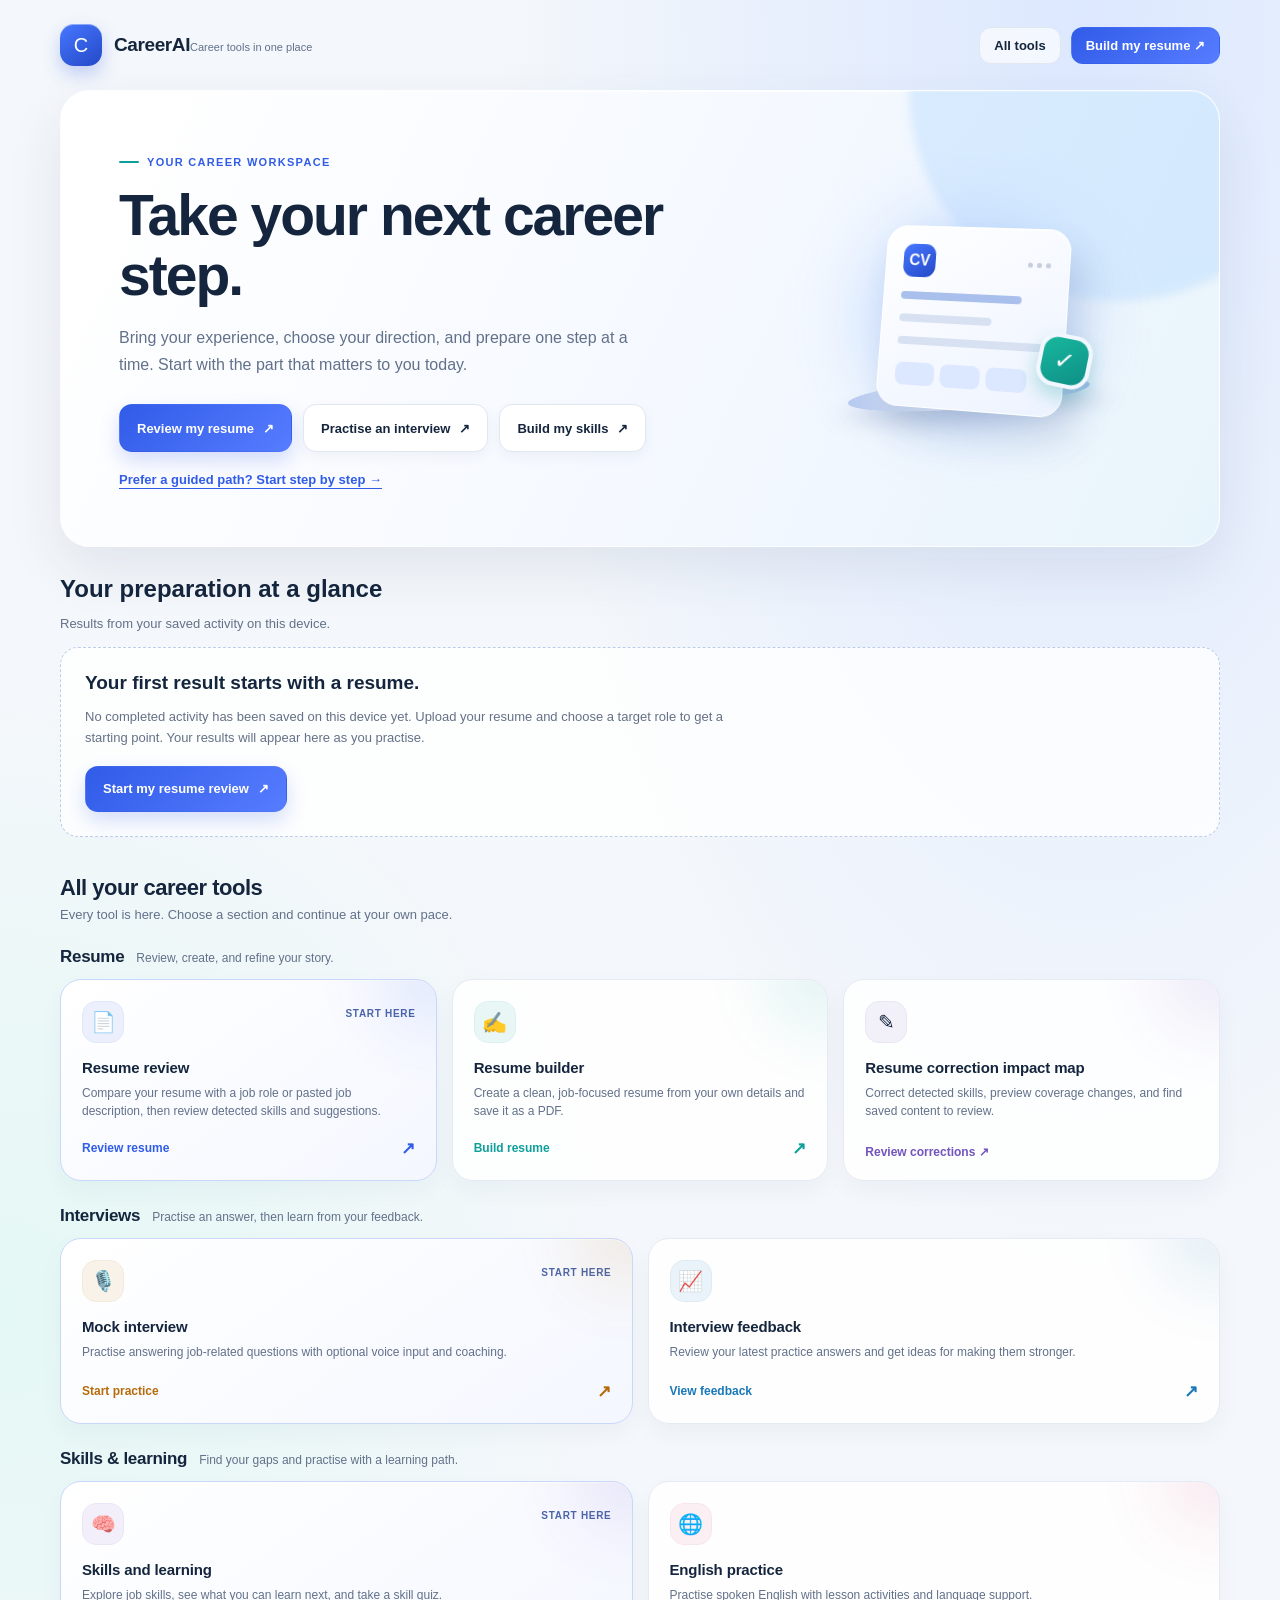
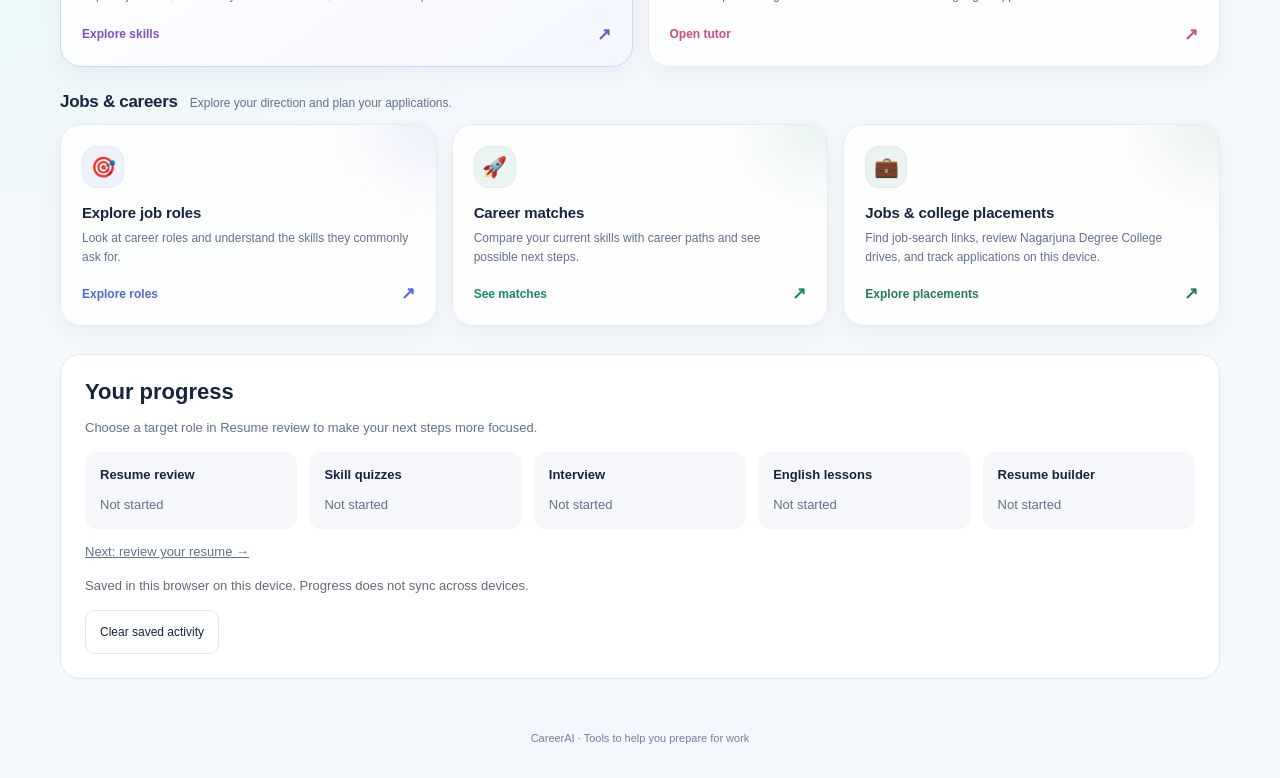
==== index.html @ 3a0b0e7c "Publish CareerAI static frontend Serve the dashboard and browser tools with GitHub Pages. Server-bac" ====
<!DOCTYPE html>
<html lang="en">
<head>
<script>if(new URLSearchParams(location.search).has("feature")){location.replace("./resume_tools.html"+location.search+location.hash);}</script>
<meta name="careerai-api-base" content="https://careerai-project-vca7.onrender.com">
<meta charset="UTF-8">
<meta name="viewport" content="width=device-width, initial-scale=1.0">
<meta name="theme-color" content="#f4f7fb">
<title>CareerAI | Your career workspace</title>
<style>
:root {
    color-scheme: light;
    --ink: #14253d;
    --muted: #62718a;
    --blue: #315ce8;
    --teal: #0e9f9a;
    --line: #e0e7f1;
    --surface: rgba(255,255,255,.88);
}
* { box-sizing: border-box; }
html { scroll-behavior: smooth; }
body {
    margin: 0;
    min-height: 100vh;
    color: var(--ink);
    font-family: Inter, "Segoe UI", Arial, sans-serif;
    background: radial-gradient(ellipse at 85% 0%, #dce8ff 0, transparent 38%),
                radial-gradient(ellipse at 0% 55%, #e4f8f5 0, transparent 34%), #f4f7fb;
}
a { color: inherit; }
.page { width: min(1160px, calc(100% - 40px)); margin: 0 auto; }
.topbar { display:flex; align-items:center; justify-content:space-between; gap:18px; padding:24px 0; }
.brand { display:flex; align-items:center; gap:12px; text-decoration:none; }
.brand-mark { display:grid; place-items:center; width:42px; height:42px; border-radius:14px; color:#fff; font-size:20px; background:linear-gradient(145deg,#4777ff,#2449c7); box-shadow:0 8px 18px #315ce844, inset 0 1px 0 #ffffff66; }
.brand-name { font-weight:760; font-size:19px; letter-spacing:-.4px; }
.brand-caption { margin-top:3px; color:var(--muted); font-size:11px; }
.top-links { display:flex; align-items:center; gap:10px; }
.top-links a { padding:10px 14px; border:1px solid var(--line); border-radius:12px; text-decoration:none; font-size:13px; font-weight:650; background:#ffffffa8; transition:transform .2s, box-shadow .2s; }
.top-links a:hover { transform:translateY(-2px); box-shadow:0 8px 18px #1c35551a; }
.top-links .primary-link { border-color:transparent; color:#fff; background:linear-gradient(135deg,#315ce8,#567cff); }
.hero { position:relative; display:grid; grid-template-columns:minmax(0,1.25fr) minmax(250px,.75fr); align-items:center; gap:32px; min-height:350px; padding:clamp(28px,5vw,58px); overflow:hidden; border:1px solid #ffffffb8; border-radius:30px; background:linear-gradient(115deg,#fff 5%,#f4f8ff 58%,#e8f4fb); box-shadow:0 22px 55px #263e6018, inset 0 1px 0 #fff; }
.hero::before { content:""; position:absolute; width:420px; height:420px; right:-110px; top:-210px; border-radius:50%; background:#a9d4ff; filter:blur(4px); opacity:.35; }
.hero-copy { position:relative; z-index:2; max-width:610px; }
.eyebrow { display:inline-flex; align-items:center; gap:8px; margin-bottom:17px; color:#315ce8; font-size:11px; font-weight:750; letter-spacing:1.3px; text-transform:uppercase; }
.eyebrow::before { content:""; width:20px; height:2px; border-radius:2px; background:var(--teal); }
h1 { max-width:620px; margin:0; font-size:clamp(34px,5vw,57px); line-height:1.06; letter-spacing:-2px; }
.hero-copy p { max-width:540px; margin:18px 0 0; color:var(--muted); font-size:16px; line-height:1.7; }
.hero-actions { display:flex; flex-wrap:wrap; gap:11px; margin-top:26px; }
.button { display:inline-flex; align-items:center; justify-content:center; gap:9px; min-height:46px; padding:0 17px; border:1px solid var(--line); border-radius:13px; color:var(--ink); background:#fff; text-decoration:none; font-size:13px; font-weight:700; box-shadow:0 5px 13px #263e600d; transition:transform .2s, box-shadow .2s; }
.button:hover { transform:translateY(-2px); box-shadow:0 10px 20px #263e601a; }
.button.primary { border-color:transparent; color:#fff; background:linear-gradient(135deg,#315ce8,#567cff); box-shadow:0 9px 20px #315ce833; }
.hero-art { position:relative; display:grid; place-items:center; min-height:240px; perspective:850px; }
.art-glow { position:absolute; width:220px; height:220px; border-radius:50%; background:#b9d4ff; filter:blur(32px); opacity:.65; }
.art-base { position:absolute; bottom:15px; width:245px; height:62px; border-radius:50%; background:linear-gradient(90deg,#b5c8ef,#f8fcff,#a9c0ec); transform:rotateX(67deg) rotateZ(-10deg); box-shadow:0 25px 34px #536d9c33; }
.art-card { position:relative; width:190px; min-height:185px; padding:18px; border:1px solid #ffffff; border-radius:22px; background:linear-gradient(150deg,#ffffff,#edf3ff); box-shadow:13px 22px 34px #26477a25, inset 0 1px 0 #fff; transform:rotateY(-13deg) rotateX(5deg) rotateZ(3deg); animation:float 5s ease-in-out infinite; }
.art-card-top { display:flex; align-items:center; justify-content:space-between; }
.art-mini-logo { display:grid; place-items:center; width:34px; height:34px; border-radius:11px; color:#fff; background:linear-gradient(145deg,#4777ff,#2449c7); font-weight:800; }
.art-dots { display:flex; gap:4px; }
.art-dots i { width:5px; height:5px; border-radius:50%; background:#c4cede; }
.art-line { height:8px; margin-top:15px; border-radius:8px; background:#d7e1f2; }
.art-line.long { width:82%; background:#a9bfec; }
.art-line.medium { width:63%; }
.art-skills { display:flex; gap:6px; margin-top:18px; }
.art-skills i { width:41px; height:23px; border-radius:8px; background:#dce8ff; }
.art-check { position:absolute; right:-27px; bottom:29px; display:grid; place-items:center; width:52px; height:52px; border:4px solid #f2f7ff; border-radius:18px; color:white; font-size:24px; background:linear-gradient(145deg,#19b89e,#0d8f86); box-shadow:0 9px 18px #0e9f9a44; transform:rotate(8deg); }
@keyframes float { 0%,100%{transform:translateY(0) rotateY(-13deg) rotateX(5deg) rotateZ(3deg)} 50%{transform:translateY(-8px) rotateY(-10deg) rotateX(5deg) rotateZ(1deg)} }
.section-head { display:flex; align-items:end; justify-content:space-between; gap:15px; margin:38px 0 17px; }
.section-head h2 { margin:0; font-size:22px; letter-spacing:-.5px; }
.section-head p { margin:6px 0 0; color:var(--muted); font-size:13px; }
.tools { display:grid; grid-template-columns:repeat(3,minmax(0,1fr)); gap:15px; }
.tool { --accent:#315ce8; position:relative; display:flex; flex-direction:column; min-height:186px; padding:21px; overflow:hidden; border:1px solid #e5ebf4; border-radius:21px; color:var(--ink); background:var(--surface); box-shadow:0 10px 24px #263e600a, inset 0 1px 0 #fff; text-decoration:none; transform-style:preserve-3d; transition:transform .22s, box-shadow .22s, border-color .22s; }
.tool::after { content:""; position:absolute; width:105px; height:105px; right:-48px; top:-58px; border-radius:50%; background:var(--accent); filter:blur(35px); opacity:.12; }
.tool:hover { transform:perspective(800px) translateY(-5px) rotateX(1.5deg); border-color:#c7d5ef; box-shadow:0 18px 30px #263e6018, 0 3px 0 #fff inset; }
.tool-icon { display:grid; place-items:center; width:42px; height:42px; border:1px solid color-mix(in srgb,var(--accent) 15%,white); border-radius:14px; background:color-mix(in srgb,var(--accent) 9%,white); font-size:20px; }
.tool h3 { margin:16px 0 0; font-size:15px; letter-spacing:-.15px; }
.tool p { margin:8px 0 17px; color:var(--muted); font-size:12px; line-height:1.55; }
.tool-action { display:flex; align-items:center; justify-content:space-between; gap:10px; margin-top:auto; color:var(--accent); font-size:12px; font-weight:750; }
.tool-action span:last-child { font-size:17px; }
.note { margin:24px 0 0; padding:15px 17px; border:1px solid #d9e5f5; border-radius:15px; color:#4d607a; background:#ffffffa6; font-size:12px; line-height:1.6; }
.note strong { color:var(--ink); }
footer { padding:25px 0 34px; color:#738198; text-align:center; font-size:11px; }
.module-modal[hidden] { display:none!important; }
.module-modal { position:fixed; inset:0; z-index:10; display:flex; align-items:center; justify-content:center; padding:16px; background:#12243ccc; backdrop-filter:blur(8px); }
.module-shell { display:flex; flex-direction:column; width:min(1440px,100%); height:min(920px,94vh); overflow:hidden; border:1px solid #dce4f0; border-radius:19px; background:#fff; box-shadow:0 24px 80px #10223a55; }
.module-modal-header { display:flex; align-items:center; justify-content:space-between; gap:15px; min-height:56px; padding:9px 15px; border-bottom:1px solid var(--line); }
.module-modal-header h2 { margin:0; font-size:15px; }
.module-close { width:40px; height:38px; border:1px solid var(--line); border-radius:11px; color:var(--ink); background:#f5f7fb; cursor:pointer; font-size:22px; }
.module-frame { flex:1; width:100%; border:0; background:#fff; }
@media(max-width:850px) { .tools{grid-template-columns:repeat(2,minmax(0,1fr))}.hero{grid-template-columns:minmax(0,1fr) 240px;gap:12px}.hero-art{transform:scale(.86)} }
@media(max-width:600px) { .page{width:calc(100% - 28px)}.topbar{padding:15px 0}.brand-caption{display:none}.top-links a{padding:9px 10px;font-size:11px}.hero{grid-template-columns:1fr;gap:0;min-height:0;padding:27px 22px;border-radius:23px}.hero-copy p{font-size:14px}.hero-art{min-height:165px;margin-top:0;transform:scale(.72);transform-origin:top center;margin-bottom:-38px}.section-head{margin-top:29px}.section-head h2{font-size:19px}.tools{grid-template-columns:1fr;gap:11px}.tool{min-height:155px;padding:18px}.module-modal{padding:5px}.module-shell{height:98vh;border-radius:13px} }
@media(prefers-reduced-motion:reduce) { *,*::before,*::after{scroll-behavior:auto!important;animation-duration:.01ms!important;animation-iteration-count:1!important;transition-duration:.01ms!important} }

.skip-link { position:absolute; left:16px; top:-70px; z-index:30; padding:12px 16px; border-radius:10px; background:var(--ink); color:#fff; }
.skip-link:focus { top:12px; }
.hero-actions .button { min-height:48px; }
.journey-link { display:inline-block; margin-top:20px; color:var(--blue); font-size:13px; font-weight:700; text-underline-offset:4px; }
.tool-group { margin-top:25px; scroll-margin-top:20px; }
.tool-group .tools { grid-template-columns:repeat(auto-fit,minmax(min(100%,285px),1fr)); }
.tool-group-head { display:flex; align-items:baseline; gap:12px; margin:0 0 12px; }
.tool-group-head h3 { margin:0; font-size:17px; letter-spacing:-.3px; }
.tool-group-head p { margin:0; color:var(--muted); font-size:12px; }
.tool h4 { margin:16px 0 0; font-size:15px; letter-spacing:-.15px; }
.tool.starting { border-color:#c9d7fa; background:linear-gradient(145deg,#fff,#f4f7ff); }
.start-label { position:absolute; right:20px; top:28px; color:#4b65a7; font-size:10px; font-weight:750; letter-spacing:.7px; text-transform:uppercase; }
.workspace-empty { margin-top:16px; padding:24px; border:1px dashed #bdcde9; border-radius:18px; background:#ffffffc9; }
.workspace-empty h3 { margin:0 0 8px; font-size:19px; }
.workspace-empty p { max-width:680px; color:var(--muted); font-size:14px; line-height:1.6; }
.workspace-empty .button { margin-top:4px; }
.workspace-empty[hidden],.charts-grid[hidden] { display:none!important; }
.saved-draft-hint { margin-bottom:0; font-size:12px!important; }
.career-progress { margin:28px 0; padding:24px; border:1px solid var(--line); border-radius:20px; background:#fff; }
.career-progress h2 { margin:0; font-size:22px; }
.career-progress>p { color:var(--muted); font-size:13px; line-height:1.6; }
.progress-items { display:grid; grid-template-columns:repeat(auto-fit,minmax(165px,1fr)); gap:12px; }
.progress-item { padding:15px; background:#f5f7fb; border-radius:12px; font-size:13px; }
.progress-item p { margin-bottom:0; color:var(--muted); line-height:1.5; }
.clear-progress { padding:10px 14px; border:1px solid var(--line); border-radius:10px; color:var(--ink); background:#fff; font:inherit; font-size:12px; cursor:pointer; }
@media(max-width:600px) { .hero-actions{display:grid;grid-template-columns:1fr}.hero-actions .button{justify-content:space-between}.tool-group-head{display:block}.tool-group-head p{margin-top:5px}.workspace-empty,.career-progress{padding:20px}.progress-items{grid-template-columns:1fr 1fr}.start-label{top:26px} }
@media(max-width:380px) { .progress-items{grid-template-columns:1fr} }

</style>
<style>
button,a,input,select,textarea{touch-action:manipulation}input,select,textarea{font-size:16px}button{min-height:44px}a:focus-visible,button:focus-visible,input:focus-visible,select:focus-visible,textarea:focus-visible{outline:3px solid #8c78ed;outline-offset:3px}img,video{max-width:100%}body{overflow-wrap:break-word}@media(max-width:600px){input,select,textarea{max-width:100%}.module-modal{padding:0!important}.module-shell{width:100%!important;height:100dvh!important;max-height:none!important;border-radius:0!important}.module-frame{min-height:0}button{white-space:normal}}@media print{.career-progress{display:none!important}}
</style><script>
window.CareerAI={read:function(k,d){try{return JSON.parse(localStorage.getItem(k))||d}catch(e){return d}},write:function(k,v){try{localStorage.setItem(k,JSON.stringify(v));return true}catch(e){return false}},role:function(){return this.read('careerAIProfile',{}).role||this.read('careerAIResumeAnalysis',{}).job_role||''},setRole:function(role){if(!role.trim())return;var p=this.read('careerAIProfile',{});p.role=role.trim();p.updatedAt=new Date().toISOString();this.write('careerAIProfile',p)}};
</script>
<script src="./career-api.js"></script>
</head>
<body>
<a class="skip-link" href="#mainContent">Skip to career tools</a>
<div class="page" id="dashboardPage">
    <header class="topbar">
        <a class="brand" href="dashboard.html" aria-label="CareerAI home">
            <span class="brand-mark" aria-hidden="true">C</span>
            <span><span class="brand-name">CareerAI</span><span class="brand-caption">Career tools in one place</span></span>
        </a>
        <nav class="top-links" aria-label="Quick links">
            <a href="#tools-title">All tools</a>
            <a class="primary-link" href="./resume_builder.html">Build my resume <span aria-hidden="true">↗</span></a>
        </nav>
    </header>

    <main id="mainContent">
        <section class="hero" aria-labelledby="welcome-title">
            <div class="hero-copy">
                <div class="eyebrow">Your career workspace</div>
                <h1 id="welcome-title">Take your next career step.</h1>
                <p>Bring your experience, choose your direction, and prepare one step at a time. Start with the part that matters to you today.</p>
                <div class="hero-actions" aria-label="Three ways to get started">
                    <a class="button primary" href="resume_tools.html?feature=resume">Review my resume <span aria-hidden="true">↗</span></a>
                    <a class="button" href="./interview_practice.html">Practise an interview <span aria-hidden="true">↗</span></a>
                    <a class="button" href="resume_tools.html?feature=skill-gap">Build my skills <span aria-hidden="true">↗</span></a>
                </div>
                <a class="journey-link" href="resume_tools.html?feature=resume&journey=1" id="startJourney">Prefer a guided path? Start step by step →</a>
            </div>
            <div class="hero-art" aria-hidden="true">
                <div class="art-glow"></div><div class="art-base"></div>
                <div class="art-card">
                    <div class="art-card-top"><span class="art-mini-logo">CV</span><span class="art-dots"><i></i><i></i><i></i></span></div>
                    <div class="art-line long"></div><div class="art-line medium"></div><div class="art-line"></div>
                    <div class="art-skills"><i></i><i></i><i></i></div><span class="art-check">✓</span>
                </div>
            </div>
        </section>

        <section class="career-charts" aria-labelledby="chartHeading"><div><h2 id="chartHeading">Your preparation at a glance</h2><p>Results from your saved activity on this device.</p></div><div class="workspace-empty" id="dashboardEmpty" hidden><h3>Your first result starts with a resume.</h3><p>No completed activity has been saved on this device yet. Upload your resume and choose a target role to get a starting point. Your results will appear here as you practise.</p><a class="button primary" href="resume_tools.html?feature=resume">Start my resume review <span aria-hidden="true">↗</span></a><p class="saved-draft-hint" id="savedDraftHint" hidden>A resume draft is already saved on this device. <a href="./resume_builder.html">Continue my draft →</a></p></div><div class="charts-grid" id="chartsGrid"><article class="chart-card"><h3>Activity progress</h3><div id="activityDonut"></div><p id="activityCaption"></p></article><article class="chart-card"><h3>Your latest results</h3><div id="resultBars"></div><p class="chart-note">Each bar measures a different activity. These are practice indicators, not a hiring score.</p></article></div></section>
<section aria-labelledby="tools-title"><div class="section-head"><div><h2 id="tools-title">All your career tools</h2><p>Every tool is here. Choose a section and continue at your own pace.</p></div></div>
<section class="tool-group" aria-labelledby="resume-tools"><div class="tool-group-head"><h3 id="resume-tools">Resume</h3><p>Review, create, and refine your story.</p></div><div class="tools">
<a class="tool starting" href="resume_tools.html?feature=resume" style="--accent:#315ce8">
                    <span class="start-label">Start here</span><span class="tool-icon" aria-hidden="true">📄</span><h4>Resume review</h4><p>Compare your resume with a job role or pasted job description, then review detected skills and suggestions.</p><span class="tool-action">Review resume <span aria-hidden="true">↗</span></span>
                </a>
<a class="tool" href="./resume_builder.html" style="--accent:#0e9f9a">
                    <span class="tool-icon" aria-hidden="true">✍️</span><h4>Resume builder</h4><p>Create a clean, job-focused resume from your own details and save it as a PDF.</p><span class="tool-action">Build resume <span aria-hidden="true">↗</span></span>
                </a>
<a class="tool" href="./correction_map.html" style="--accent:#7254bd"><span class="tool-icon" aria-hidden="true">✎</span><h4>Resume correction impact map</h4><p>Correct detected skills, preview coverage changes, and find saved content to review.</p><span class="tool-action">Review corrections ↗</span></a>
</div></section>
<section class="tool-group" aria-labelledby="interview-tools"><div class="tool-group-head"><h3 id="interview-tools">Interviews</h3><p>Practise an answer, then learn from your feedback.</p></div><div class="tools">
<a class="tool starting" href="./interview_practice.html" style="--accent:#b66b0b">
                    <span class="start-label">Start here</span><span class="tool-icon" aria-hidden="true">🎙️</span><h4>Mock interview</h4><p>Practise answering job-related questions with optional voice input and coaching.</p><span class="tool-action">Start practice <span aria-hidden="true">↗</span></span>
                </a>
<a class="tool" href="./interview_analysis.html" style="--accent:#1878b8">
                    <span class="tool-icon" aria-hidden="true">📈</span><h4>Interview feedback</h4><p>Review your latest practice answers and get ideas for making them stronger.</p><span class="tool-action">View feedback <span aria-hidden="true">↗</span></span>
                </a>
</div></section>
<section class="tool-group" aria-labelledby="learning-tools"><div class="tool-group-head"><h3 id="learning-tools">Skills & learning</h3><p>Find your gaps and practise with a learning path.</p></div><div class="tools">
<a class="tool starting" href="resume_tools.html?feature=skill-gap" style="--accent:#7952c8">
                    <span class="start-label">Start here</span><span class="tool-icon" aria-hidden="true">🧠</span><h4>Skills and learning</h4><p>Explore job skills, see what you can learn next, and take a skill quiz.</p><span class="tool-action">Explore skills <span aria-hidden="true">↗</span></span>
                </a>
<a class="tool" href="./tutor.html" style="--accent:#ce4a83">
                    <span class="tool-icon" aria-hidden="true">🌐</span><h4>English practice</h4><p>Practise spoken English with lesson activities and language support.</p><span class="tool-action">Open tutor <span aria-hidden="true">↗</span></span>
                </a>
</div></section>
<section class="tool-group" aria-labelledby="career-tools"><div class="tool-group-head"><h3 id="career-tools">Jobs & careers</h3><p>Explore your direction and plan your applications.</p></div><div class="tools">
<a class="tool" href="resume_tools.html?feature=job-role" style="--accent:#5266d8">
                    <span class="tool-icon" aria-hidden="true">🎯</span><h4>Explore job roles</h4><p>Look at career roles and understand the skills they commonly ask for.</p><span class="tool-action">Explore roles <span aria-hidden="true">↗</span></span>
                </a>
<a class="tool" href="./career_readiness.html" style="--accent:#19866f">
                    <span class="tool-icon" aria-hidden="true">🚀</span><h4>Career matches</h4><p>Compare your current skills with career paths and see possible next steps.</p><span class="tool-action">See matches <span aria-hidden="true">↗</span></span>
                </a>
<a class="tool" href="./placements.html" style="--accent:#247c57"><span class="tool-icon" aria-hidden="true">💼</span><h4>Jobs & college placements</h4><p>Find job-search links, review Nagarjuna Degree College drives, and track applications on this device.</p><span class="tool-action">Explore placements <span aria-hidden="true">↗</span></span></a>
</div></section>
</section>
        <section class="career-progress" id="careerProgress"><h2>Your progress</h2><p id="progressRole"></p><div id="progressItems" class="progress-items"></div><p id="progressNext"></p><p style="font-size:13px;color:#626a7a">Saved in this browser on this device. Progress does not sync across devices.</p><button type="button" id="clearProgress" class="clear-progress">Clear saved activity</button></section>
    </main>
    <footer>CareerAI · Tools to help you prepare for work</footer>
</div>

<div class="module-modal" id="moduleModal" role="dialog" aria-modal="true" aria-labelledby="moduleTitle" hidden>
    <div class="module-shell">
        <div class="module-modal-header"><h2 id="moduleTitle">CareerAI tool</h2><button class="module-close" id="closeModule" type="button" aria-label="Return to dashboard">×</button></div>
        <iframe class="module-frame" id="moduleFrame" title="CareerAI tool" allow="microphone; camera; autoplay"></iframe>
    </div>
</div>
<script>
const moduleModal = document.getElementById("moduleModal");
const moduleFrame = document.getElementById("moduleFrame");
const moduleTitle = document.getElementById("moduleTitle");
const closeModuleButton = document.getElementById("closeModule");
const dashboardPage = document.getElementById("dashboardPage");
let activeModuleLink = null;
let previousOverflow = "";
let previousInert = false;
let frameDocument = null;

function frameControls() {
    try {
        return Array.from(moduleFrame.contentDocument.querySelectorAll('a[href],button,input,select,textarea,[tabindex]')).filter(function(control) {
            return !control.disabled && control.tabIndex >= 0 && control.getClientRects().length && !control.closest('[hidden],[inert]') && moduleFrame.contentWindow.getComputedStyle(control).visibility !== 'hidden';
        });
    } catch(error) { return []; }
}
function focusFrameBoundary(last) {
    const controls = frameControls();
    if (controls.length) controls[last ? controls.length - 1 : 0].focus();
    else closeModuleButton.focus();
}
function clearFrameKeys() {
    if (frameDocument) frameDocument.removeEventListener("keydown", handleFrameKeys, true);
    frameDocument = null;
}
function closeModule() {
    if (moduleModal.hidden) return;
    try { if(moduleFrame.contentWindow.CareerAIDrafts && !moduleFrame.contentWindow.CareerAIDrafts.save()) { alert("Browser storage is full or unavailable. Copy your work before closing."); return; } } catch(error) { console.warn("Could not save module draft",error); }
    clearFrameKeys();
    moduleModal.hidden = true;
    dashboardPage.inert = previousInert;
    moduleFrame.src = "about:blank";
    document.body.style.overflow = previousOverflow;
    if(typeof refreshProgress === "function") refreshProgress();
    if(typeof renderCareerCharts === "function") renderCareerCharts();
    const returnTo = activeModuleLink && activeModuleLink.isConnected ? activeModuleLink : document.querySelector('#progressNext a') || document.getElementById("startJourney");
    returnTo.focus();
}
function handleFrameKeys(event) {
    if (moduleModal.hidden) return;
    if (event.key === "Escape") {
        event.preventDefault(); event.stopImmediatePropagation(); closeModule(); return;
    }
    if (event.key !== "Tab") return;
    const controls = frameControls();
    const index = controls.indexOf(frameDocument.activeElement);
    if (!controls.length || index < 0 || event.shiftKey && index === 0 || !event.shiftKey && index === controls.length - 1) {
        event.preventDefault(); closeModuleButton.focus();
    }
}
moduleFrame.addEventListener("load", function() {
    clearFrameKeys();
    if (moduleModal.hidden) return;
    try { frameDocument = moduleFrame.contentDocument; frameDocument.addEventListener("keydown", handleFrameKeys, true); } catch(error) { frameDocument = null; }
});
closeModuleButton.addEventListener("click", closeModule);
document.addEventListener("keydown", function(event) {
    if (moduleModal.hidden) return;
    if (event.key === "Escape") { event.preventDefault(); closeModule(); }
    else if (event.key === "Tab") { event.preventDefault(); focusFrameBoundary(event.shiftKey); }
});
document.addEventListener("focusin", function(event) {
    if (!moduleModal.hidden && !moduleModal.contains(event.target)) closeModuleButton.focus();
});
document.addEventListener("click", function(event) {
    const link = event.target.closest('a[href]');
    if (!link || event.defaultPrevented || event.button !== 0 || event.ctrlKey || event.metaKey || event.shiftKey || event.altKey || link.target === '_blank' || link.hasAttribute('download')) return;
    const target = new URL(link.href, window.location.href);
    if (target.searchParams.get("journey") === "1" || target.origin !== window.location.origin || !target.pathname.toLowerCase().endsWith('.html') || target.pathname.toLowerCase().endsWith('/dashboard.html')) return;
    event.preventDefault();
    activeModuleLink = link;
    previousOverflow = document.body.style.overflow;
    previousInert = dashboardPage.inert;
    moduleTitle.textContent = (link.querySelector('h4')?.textContent || link.innerText || "CareerAI tool").trim().replace(/\s+/g, " ");
    moduleFrame.src = target.href;
    moduleModal.hidden = false;
    document.body.style.overflow = "hidden";
    closeModuleButton.focus();
    dashboardPage.inert = true;
});
</script>
<script>
function careerActivity() {
    const analysis=CareerAI.read('careerAIResumeAnalysis',{}),quizzes=CareerAI.read('careerAIVerifiedSkills',{}),interview=CareerAI.read('careerAIInterviewReport',{}),lessons=CareerAI.read('careerAILearningProgress',{}),built=CareerAI.read('careerAIResumeBuilt',{});
    return {analysis,quizzes,interview,lessons,built,hasInterview:!!(interview.savedAt||interview.createdAt||interview.totalAnswers||interview.answers?.length)};
}
function measuredValue(value) {
    if (value === null || value === undefined || value === '') return null;
    const number=Number(value); return Number.isFinite(number)?number:null;
}
function refreshProgress() {
    const {analysis:a,quizzes:q,interview:r,lessons:l,built:b,hasInterview}=careerActivity();
    const coverage=measuredValue(a.match_percentage);
    document.getElementById('progressRole').textContent=CareerAI.role()?'Target role: '+CareerAI.role():'Choose a target role in Resume review to make your next steps more focused.';
    const items=[['Resume review',a.job_role?(coverage===null?'Analysis saved':Math.round(coverage)+'% keyword coverage'):'Not started'],['Skill quizzes',Object.keys(q).length?Object.keys(q).length+' skills attempted':'Not started'],['Interview',hasInterview?'Report saved':'Not started'],['English lessons',Object.keys(l).length?Object.keys(l).length+' lessons attempted':'Not started'],['Resume builder',b.at?'Preview created':'Not started']];
    const root=document.getElementById('progressItems');root.replaceChildren();
    items.forEach(([title,value])=>{const box=document.createElement('div');box.className='progress-item';const strong=document.createElement('strong');strong.textContent=title;const p=document.createElement('p');p.textContent=value;box.append(strong,p);root.append(box)});
    const next=document.getElementById('progressNext');next.replaceChildren();const link=document.createElement('a');link.href=!a.job_role?'resume_tools.html?feature=resume':!Object.keys(q).length?'resume_tools.html?feature=verification':!hasInterview?'interview_practice.html':'resume_builder.html';link.textContent=!a.job_role?'Next: review your resume →':!Object.keys(q).length?'Next: verify a skill →':!hasInterview?'Next: practise an interview →':'Next: refine your resume →';next.append(link);
    if(typeof renderCareerCharts==='function')renderCareerCharts();
}
document.getElementById('clearProgress').onclick=()=>{if(confirm('Clear analysis, quizzes, interview feedback, lesson progress, and selected role on this device? Your resume draft will remain.')){['careerAIResumeAnalysis','careerAIVerifiedSkills','careerAIInterviewReport','careerAILearningProgress','careerAIResumeBuilt','careerAIProfile'].forEach(k=>localStorage.removeItem(k));sessionStorage.removeItem('resumeAnalysisData');refreshProgress()}};window.addEventListener('storage',refreshProgress);window.addEventListener('focus',refreshProgress);refreshProgress();
</script>
<script>const journey=CareerAI.read('careerAIJourney',{});if(Number.isInteger(journey.current)&&journey.current>0&&!journey.finishedAt){const routes=['resume_tools.html?feature=resume','resume_tools.html?feature=skill-gap','resume_tools.html?feature=verification','tutor.html','interview_practice.html','interview_analysis.html','resume_builder.html'];const i=Math.min(journey.current,6),link=document.getElementById('startJourney');link.href=routes[i]+(routes[i].includes('?')?'&':'?')+'journey=1';link.textContent='Resume your preparation · Step '+(i+1)+' →';}</script>
<style>.career-charts{margin:28px 0}.career-charts h2{margin:0}.career-charts>div>p,.chart-note{color:#657187;font-size:13px}.charts-grid{display:grid;grid-template-columns:1fr 1.7fr;gap:16px;margin-top:16px}.chart-card{padding:22px;border:1px solid #e0e5ef;border-radius:18px;background:white}.chart-card h3{margin:0 0 16px}.chart-card svg{display:block;max-width:100%;margin:auto}.result-bar{margin-bottom:18px}.result-label{display:flex;justify-content:space-between;gap:12px;font-size:13px;margin-bottom:7px}.bar-track{height:11px;background:#edf0f6;border-radius:20px;overflow:hidden}.bar-fill{height:100%;background:linear-gradient(90deg,#6048d8,#4da7bd);border-radius:20px}.chart-empty{color:#77849a;font-size:12px}@media(max-width:650px){.charts-grid{grid-template-columns:1fr}}</style><script>
function renderCareerCharts() {
    const {analysis:a,quizzes,interview:r,lessons:learning,built,hasInterview}=careerActivity(),q=Object.values(quizzes),lessons=Object.values(learning);
    const count=[!!a.job_role,q.length>0,hasInterview,lessons.length>0,!!built.at].filter(Boolean).length;
    document.getElementById('dashboardEmpty').hidden=count>0;
    document.getElementById('chartsGrid').hidden=count===0;
    document.getElementById('savedDraftHint').hidden=!CareerAI.read('careerAIResumeDraft',null);
    const svg=document.createElementNS('http://www.w3.org/2000/svg','svg');svg.setAttribute('viewBox','0 0 180 180');svg.setAttribute('width','180');svg.setAttribute('role','img');svg.setAttribute('aria-label',count+' of 5 activities have saved progress');
    for(const color of ['#edf0f6','#6048d8']){const circle=document.createElementNS(svg.namespaceURI,'circle');circle.setAttribute('cx','90');circle.setAttribute('cy','90');circle.setAttribute('r','70');circle.setAttribute('fill','none');circle.setAttribute('stroke',color);circle.setAttribute('stroke-width','15');if(color!=='#edf0f6'){circle.setAttribute('stroke-dasharray',(count/5*440)+' 440');circle.setAttribute('transform','rotate(-90 90 90)')}svg.append(circle)}
    const text=document.createElementNS(svg.namespaceURI,'text');text.setAttribute('x','90');text.setAttribute('y','99');text.setAttribute('text-anchor','middle');text.setAttribute('fill','#263650');text.setAttribute('font-size','28');text.setAttribute('font-family','Segoe UI,sans-serif');text.textContent=count+'/5';svg.append(text);document.getElementById('activityDonut').replaceChildren(svg);document.getElementById('activityCaption').textContent='Activities with saved progress';
    const total=q.reduce((n,x)=>n+(Number(x?.total)||0),0),correct=q.reduce((n,x)=>n+(Number(x?.score)||0),0),attempts=lessons.reduce((n,x)=>n+(Number(x?.attempts)||0),0),good=lessons.reduce((n,x)=>n+(Number(x?.correct)||0),0),interviewScore=measuredValue(r.averageScore);
    const metrics=[['Resume keyword coverage',a.job_role?measuredValue(a.match_percentage):null],['Skill quiz accuracy',total?correct/total*100:null],['Interview answer structure',hasInterview&&interviewScore!==null?interviewScore*10:null],['English quiz accuracy',attempts?good/attempts*100:null]];
    const bars=document.getElementById('resultBars');bars.replaceChildren();
    metrics.forEach(([title,value])=>{const item=document.createElement('div');item.className='result-bar';const label=document.createElement('div');label.className='result-label';const name=document.createElement('span');name.textContent=title;const result=document.createElement('strong');result.textContent=value===null?'No results yet':Math.round(value)+'%';label.append(name,result);if(value!==null){const track=document.createElement('div');track.className='bar-track';track.setAttribute('role','img');track.setAttribute('aria-label',title+': '+Math.round(value)+' percent');const fill=document.createElement('div');fill.className='bar-fill';fill.style.width=Math.max(0,Math.min(100,value))+'%';track.append(fill);item.append(label,track)}else item.append(label);bars.append(item)});
}
renderCareerCharts();window.addEventListener('storage',renderCareerCharts);window.addEventListener('focus',renderCareerCharts);
</script>
<script src="correction-support.js"></script>
</body>
</html>
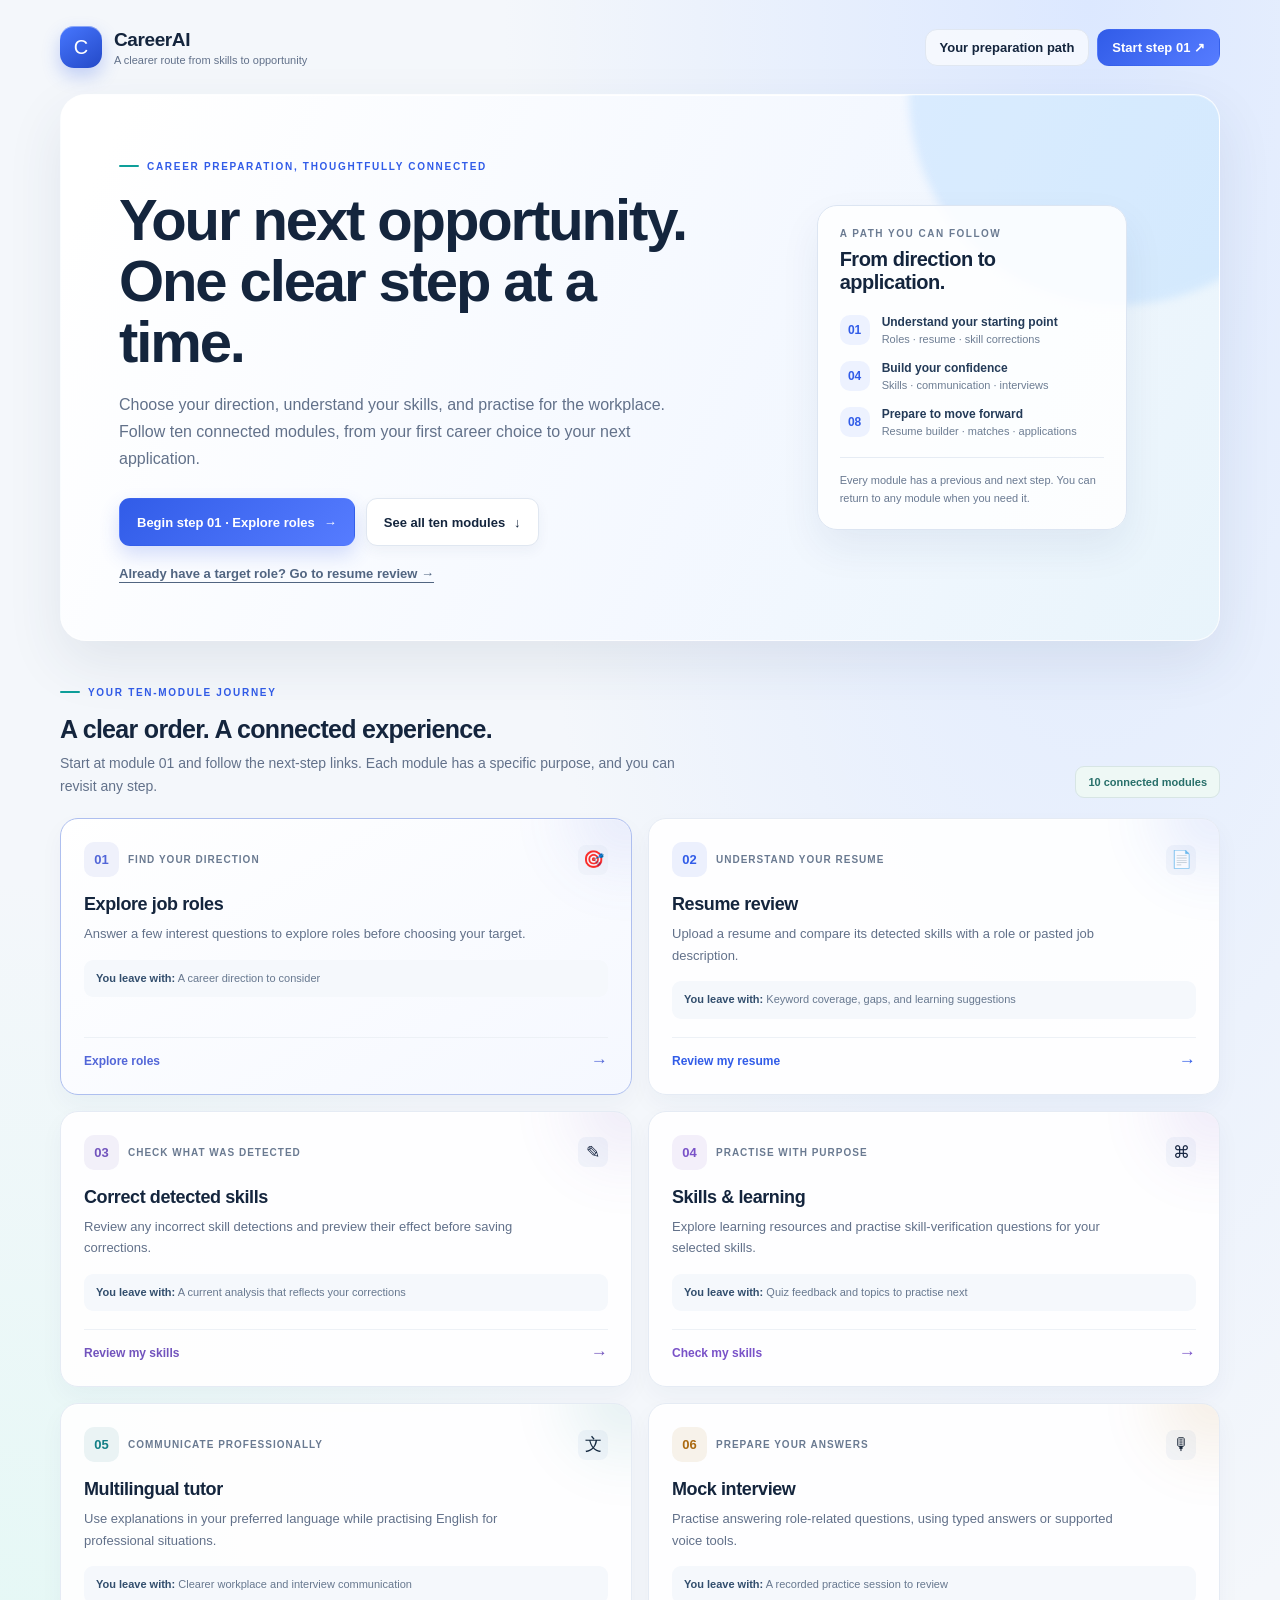
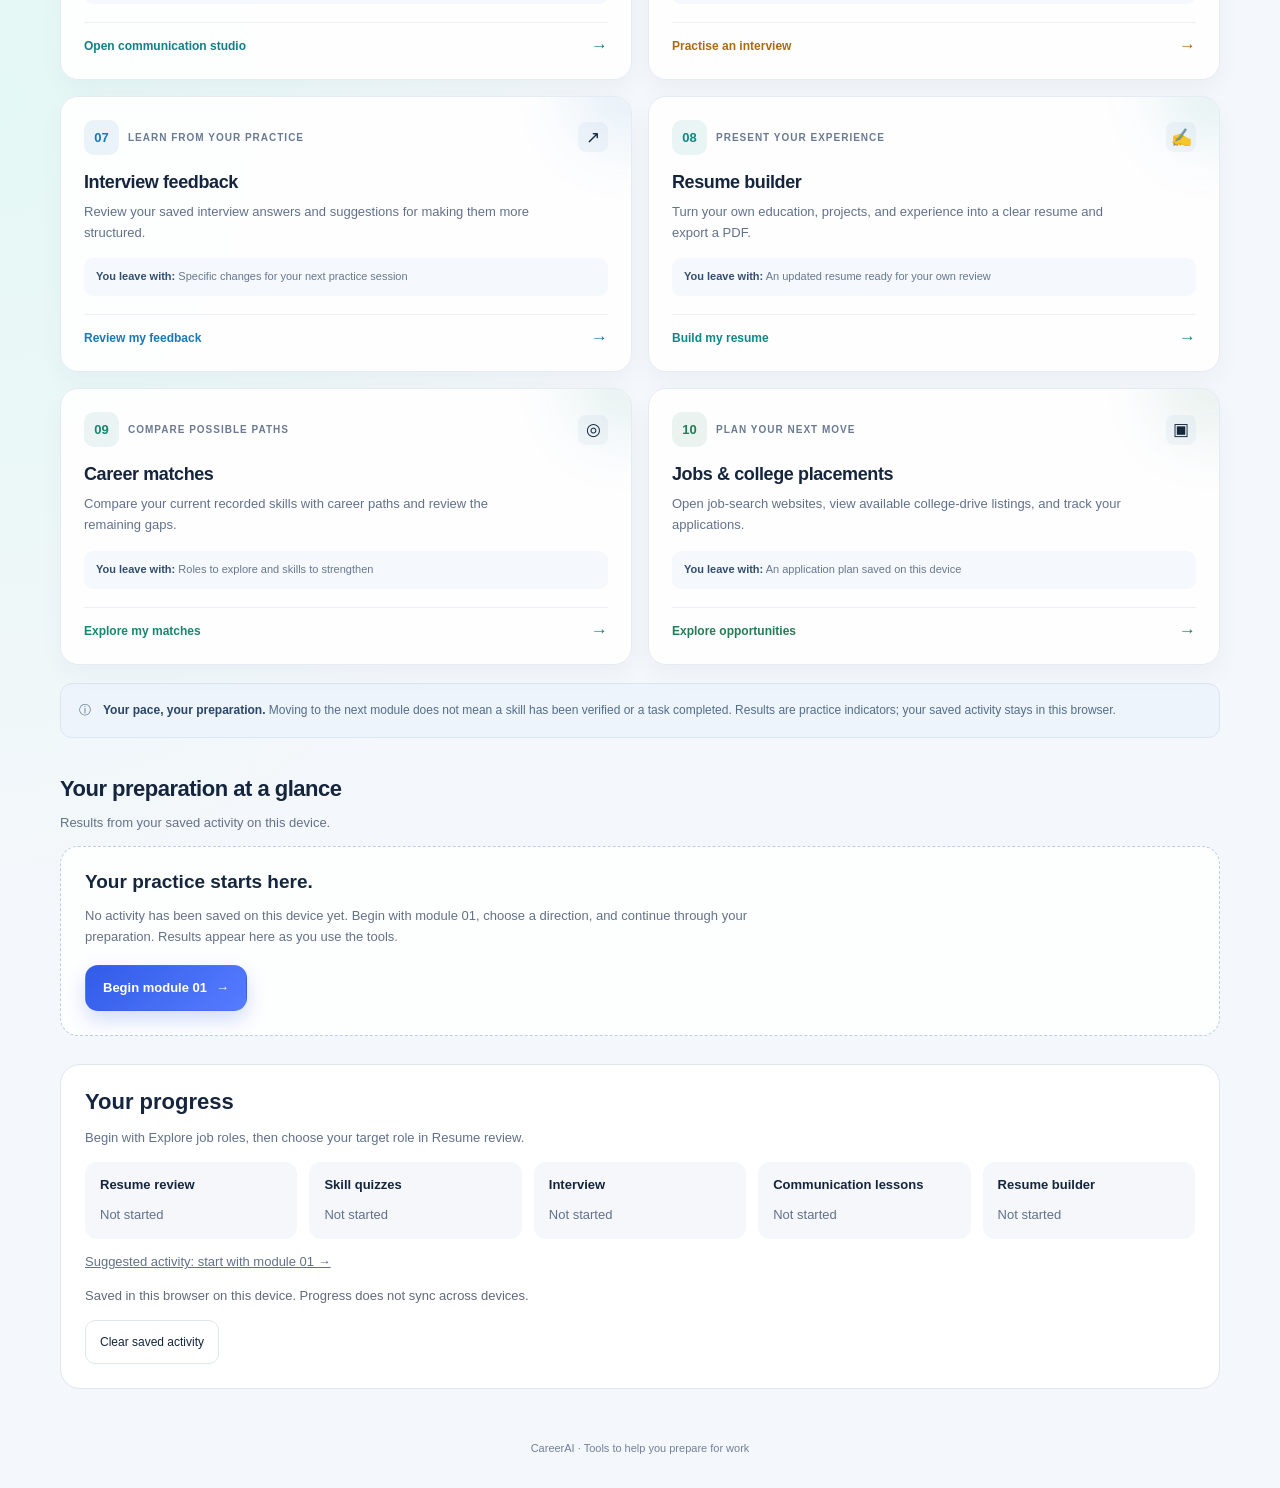
==== commit 12ce0b7c: "Publish ordered modules and professional practice screens" ====
--- a/index.html
+++ b/index.html
@@ -118,6 +118,9 @@
 @media(max-width:600px) { .hero-actions{display:grid;grid-template-columns:1fr}.hero-actions .button{justify-content:space-between}.tool-group-head{display:block}.tool-group-head p{margin-top:5px}.workspace-empty,.career-progress{padding:20px}.progress-items{grid-template-columns:1fr 1fr}.start-label{top:26px} }
 @media(max-width:380px) { .progress-items{grid-template-columns:1fr} }
 
+
+/* One ordered preparation route; activity charts remain separate from completion. */
+.topbar{padding:26px 0}.brand-caption{display:block}.top-links{gap:8px}.hero{border-radius:26px;min-height:330px}.hero-copy p{max-width:570px}.eyebrow{font-size:10px;letter-spacing:1.7px}.hero h1{font-size:clamp(36px,4.8vw,58px);letter-spacing:-2.1px;max-width:620px}.hero-actions .button{border-radius:11px}.journey-link{font-weight:600;color:#516581}.hero-art{align-self:stretch}.route-preview{position:relative;width:100%;max-width:310px;padding:22px;border:1px solid #dce5f2;border-radius:20px;background:#ffffffd9;box-shadow:0 18px 40px #233e7412}.route-preview .preview-eyebrow{display:block;font-size:10px;font-weight:750;letter-spacing:1.5px;color:#6b7b92}.route-preview h2{margin:9px 0 21px;font-size:20px;letter-spacing:-.5px}.route-stage{display:flex;gap:12px;align-items:center;margin:0 0 16px}.route-stage:last-child{margin-bottom:0}.route-dot{display:grid;place-items:center;width:30px;height:30px;flex:none;border-radius:10px;background:#edf2ff;color:#315ce8;font-size:12px;font-weight:750}.route-stage p{margin:0;font-size:12px;font-weight:650;color:#243b58}.route-stage small{display:block;margin-top:4px;font-size:11px;color:#6d7d93;font-weight:400}.route-preview-note{display:block;margin-top:20px;padding-top:14px;border-top:1px solid #e6ecf4;font-size:11px;line-height:1.6;color:#697991}.path-intro{display:flex;gap:20px;align-items:end;justify-content:space-between;margin:38px 0 20px}.path-intro h2{font-size:25px;letter-spacing:-.7px;margin:0}.path-intro p{color:var(--muted);font-size:14px;line-height:1.65;max-width:630px;margin:8px 0 0}.path-badge{flex-shrink:0;padding:9px 12px;border:1px solid #d7e5e4;border-radius:9px;font-size:11px;color:#286f6a;background:#eef8f5;font-weight:650}.ordered-tools{list-style:none;display:grid;grid-template-columns:repeat(2,minmax(0,1fr));gap:16px;padding:0;margin:0;counter-reset:none}.ordered-tools li{min-width:0;display:flex}.ordered-tools .tool{width:100%;min-height:230px;border-radius:18px;padding:23px;background:#ffffffed}.ordered-tools .tool:hover{transform:translateY(-3px);box-shadow:0 16px 35px #29426111}.module-card-top{display:flex;justify-content:space-between;align-items:center;gap:12px}.module-step{display:flex;align-items:center;gap:9px;font-size:10px;text-transform:uppercase;font-weight:750;letter-spacing:1px;color:#6a7a91}.module-number{display:grid;place-items:center;width:35px;height:35px;border-radius:10px;background:color-mix(in srgb,var(--accent) 9%,white);color:var(--accent);font-size:13px;letter-spacing:0}.module-card-top .tool-icon{height:30px;width:30px;border:0;border-radius:8px;font-size:17px;background:#f3f6fb}.ordered-tools h3{font-size:18px;letter-spacing:-.4px;margin:17px 0 0}.ordered-tools .tool>p{font-size:13px;line-height:1.65;margin:8px 0 15px;max-width:460px}.module-outcome{font-size:11px;color:#67788f;line-height:1.6;margin:0 0 18px;padding:10px 12px;background:#f5f8fc;border-radius:9px}.module-outcome strong{color:#324e6d;font-weight:650}.ordered-tools .tool-action{font-size:12px;border-top:1px solid #edf1f6;padding-top:13px}.ordered-tools .tool.starting{border-color:#aebfef;background:linear-gradient(150deg,#fff,#f5f8ff)}.path-note{display:flex;gap:12px;align-items:flex-start;padding:17px 18px;margin:18px 0 0;background:#edf4fb;border:1px solid #dae6f2;border-radius:12px;font-size:12px;line-height:1.65;color:#536d88}.path-note strong{color:#2a4566}.career-charts{padding-top:10px}.career-charts h2{font-size:22px;letter-spacing:-.5px}.chart-card{box-shadow:none}.tool:focus-visible,.button:focus-visible{outline:3px solid #789cf0;outline-offset:4px}.module-close:focus-visible{outline:3px solid #789cf0;outline-offset:2px}@media(max-width:850px){.hero{grid-template-columns:minmax(0,1.2fr) minmax(220px,.8fr);gap:20px}.hero-art{transform:none}.hero h1{font-size:42px}.route-preview{padding:19px}.ordered-tools .tool{padding:20px}}@media(max-width:600px){.hero{grid-template-columns:1fr;padding:28px 23px}.hero h1{font-size:38px;letter-spacing:-1.5px}.hero-art{min-height:0;margin-top:24px;transform:none;margin-bottom:0}.route-preview{max-width:none;box-shadow:none}.route-preview h2{font-size:17px;margin-bottom:16px}.route-stage{margin-bottom:12px}.route-preview-note{margin-top:14px}.path-intro{align-items:flex-start;gap:12px;flex-direction:column;margin-top:30px}.path-intro h2{font-size:23px}.path-intro p{font-size:13px}.ordered-tools{grid-template-columns:1fr;gap:12px}.ordered-tools .tool{min-height:215px}.top-links a{font-size:11px}.brand-caption{display:none}.path-note{font-size:12px}.path-badge{font-size:10px}.hero-actions{display:flex}.hero-actions .button{width:100%;justify-content:space-between}}
 </style>
 <style>
 button,a,input,select,textarea{touch-action:manipulation}input,select,textarea{font-size:16px}button{min-height:44px}a:focus-visible,button:focus-visible,input:focus-visible,select:focus-visible,textarea:focus-visible{outline:3px solid #8c78ed;outline-offset:3px}img,video{max-width:100%}body{overflow-wrap:break-word}@media(max-width:600px){input,select,textarea{max-width:100%}.module-modal{padding:0!important}.module-shell{width:100%!important;height:100dvh!important;max-height:none!important;border-radius:0!important}.module-frame{min-height:0}button{white-space:normal}}@media print{.career-progress{display:none!important}}
@@ -125,6 +128,8 @@
 window.CareerAI={read:function(k,d){try{return JSON.parse(localStorage.getItem(k))||d}catch(e){return d}},write:function(k,v){try{localStorage.setItem(k,JSON.stringify(v));return true}catch(e){return false}},role:function(){return this.read('careerAIProfile',{}).role||this.read('careerAIResumeAnalysis',{}).job_role||''},setRole:function(role){if(!role.trim())return;var p=this.read('careerAIProfile',{});p.role=role.trim();p.updatedAt=new Date().toISOString();this.write('careerAIProfile',p)}};
 </script>
 <script src="./career-api.js"></script>
+<link rel="stylesheet" href="./career-ui.css">
+<script src="./career-journey.js" defer></script>
 </head>
 <body>
 <a class="skip-link" href="#mainContent">Skip to career tools</a>
@@ -132,74 +137,85 @@
     <header class="topbar">
         <a class="brand" href="dashboard.html" aria-label="CareerAI home">
             <span class="brand-mark" aria-hidden="true">C</span>
-            <span><span class="brand-name">CareerAI</span><span class="brand-caption">Career tools in one place</span></span>
+            <span><span class="brand-name">CareerAI</span><span class="brand-caption">A clearer route from skills to opportunity</span></span>
         </a>
         <nav class="top-links" aria-label="Quick links">
-            <a href="#tools-title">All tools</a>
-            <a class="primary-link" href="./resume_builder.html">Build my resume <span aria-hidden="true">↗</span></a>
+            <a href="#tools-title">Your preparation path</a>
+            <a class="primary-link" href="resume_tools.html?feature=job-role&amp;journey=1">Start step 01 <span aria-hidden="true">↗</span></a>
         </nav>
     </header>
 
     <main id="mainContent">
         <section class="hero" aria-labelledby="welcome-title">
             <div class="hero-copy">
-                <div class="eyebrow">Your career workspace</div>
-                <h1 id="welcome-title">Take your next career step.</h1>
-                <p>Bring your experience, choose your direction, and prepare one step at a time. Start with the part that matters to you today.</p>
-                <div class="hero-actions" aria-label="Three ways to get started">
-                    <a class="button primary" href="resume_tools.html?feature=resume">Review my resume <span aria-hidden="true">↗</span></a>
-                    <a class="button" href="./interview_practice.html">Practise an interview <span aria-hidden="true">↗</span></a>
-                    <a class="button" href="resume_tools.html?feature=skill-gap">Build my skills <span aria-hidden="true">↗</span></a>
+                <div class="eyebrow">Career preparation, thoughtfully connected</div>
+                <h1 id="welcome-title">Your next opportunity.<br>One clear step at a time.</h1>
+                <p>Choose your direction, understand your skills, and practise for the workplace. Follow ten connected modules, from your first career choice to your next application.</p>
+                <div class="hero-actions" aria-label="Start your preparation">
+                    <a class="button primary" href="resume_tools.html?feature=job-role&amp;journey=1" id="startJourney">Begin step 01 · Explore roles <span aria-hidden="true">→</span></a>
+                    <a class="button" href="#tools-title">See all ten modules <span aria-hidden="true">↓</span></a>
                 </div>
-                <a class="journey-link" href="resume_tools.html?feature=resume&journey=1" id="startJourney">Prefer a guided path? Start step by step →</a>
+                <a class="journey-link" href="resume_tools.html?feature=resume&amp;journey=1">Already have a target role? Go to resume review →</a>
             </div>
-            <div class="hero-art" aria-hidden="true">
-                <div class="art-glow"></div><div class="art-base"></div>
-                <div class="art-card">
-                    <div class="art-card-top"><span class="art-mini-logo">CV</span><span class="art-dots"><i></i><i></i><i></i></span></div>
-                    <div class="art-line long"></div><div class="art-line medium"></div><div class="art-line"></div>
-                    <div class="art-skills"><i></i><i></i><i></i></div><span class="art-check">✓</span>
-                </div>
+            <div class="hero-art">
+                <aside class="route-preview" aria-label="Preparation overview">
+                    <span class="preview-eyebrow">A PATH YOU CAN FOLLOW</span>
+                    <h2>From direction to application.</h2>
+                    <div class="route-stage"><span class="route-dot" aria-hidden="true">01</span><p>Understand your starting point<small>Roles · resume · skill corrections</small></p></div>
+                    <div class="route-stage"><span class="route-dot" aria-hidden="true">04</span><p>Build your confidence<small>Skills · communication · interviews</small></p></div>
+                    <div class="route-stage"><span class="route-dot" aria-hidden="true">08</span><p>Prepare to move forward<small>Resume builder · matches · applications</small></p></div>
+                    <small class="route-preview-note">Every module has a previous and next step. You can return to any module when you need it.</small>
+                </aside>
             </div>
         </section>
 
-        <section class="career-charts" aria-labelledby="chartHeading"><div><h2 id="chartHeading">Your preparation at a glance</h2><p>Results from your saved activity on this device.</p></div><div class="workspace-empty" id="dashboardEmpty" hidden><h3>Your first result starts with a resume.</h3><p>No completed activity has been saved on this device yet. Upload your resume and choose a target role to get a starting point. Your results will appear here as you practise.</p><a class="button primary" href="resume_tools.html?feature=resume">Start my resume review <span aria-hidden="true">↗</span></a><p class="saved-draft-hint" id="savedDraftHint" hidden>A resume draft is already saved on this device. <a href="./resume_builder.html">Continue my draft →</a></p></div><div class="charts-grid" id="chartsGrid"><article class="chart-card"><h3>Activity progress</h3><div id="activityDonut"></div><p id="activityCaption"></p></article><article class="chart-card"><h3>Your latest results</h3><div id="resultBars"></div><p class="chart-note">Each bar measures a different activity. These are practice indicators, not a hiring score.</p></article></div></section>
-<section aria-labelledby="tools-title"><div class="section-head"><div><h2 id="tools-title">All your career tools</h2><p>Every tool is here. Choose a section and continue at your own pace.</p></div></div>
-<section class="tool-group" aria-labelledby="resume-tools"><div class="tool-group-head"><h3 id="resume-tools">Resume</h3><p>Review, create, and refine your story.</p></div><div class="tools">
-<a class="tool starting" href="resume_tools.html?feature=resume" style="--accent:#315ce8">
-                    <span class="start-label">Start here</span><span class="tool-icon" aria-hidden="true">📄</span><h4>Resume review</h4><p>Compare your resume with a job role or pasted job description, then review detected skills and suggestions.</p><span class="tool-action">Review resume <span aria-hidden="true">↗</span></span>
-                </a>
-<a class="tool" href="./resume_builder.html" style="--accent:#0e9f9a">
-                    <span class="tool-icon" aria-hidden="true">✍️</span><h4>Resume builder</h4><p>Create a clean, job-focused resume from your own details and save it as a PDF.</p><span class="tool-action">Build resume <span aria-hidden="true">↗</span></span>
-                </a>
-<a class="tool" href="./correction_map.html" style="--accent:#7254bd"><span class="tool-icon" aria-hidden="true">✎</span><h4>Resume correction impact map</h4><p>Correct detected skills, preview coverage changes, and find saved content to review.</p><span class="tool-action">Review corrections ↗</span></a>
-</div></section>
-<section class="tool-group" aria-labelledby="interview-tools"><div class="tool-group-head"><h3 id="interview-tools">Interviews</h3><p>Practise an answer, then learn from your feedback.</p></div><div class="tools">
-<a class="tool starting" href="./interview_practice.html" style="--accent:#b66b0b">
-                    <span class="start-label">Start here</span><span class="tool-icon" aria-hidden="true">🎙️</span><h4>Mock interview</h4><p>Practise answering job-related questions with optional voice input and coaching.</p><span class="tool-action">Start practice <span aria-hidden="true">↗</span></span>
-                </a>
-<a class="tool" href="./interview_analysis.html" style="--accent:#1878b8">
-                    <span class="tool-icon" aria-hidden="true">📈</span><h4>Interview feedback</h4><p>Review your latest practice answers and get ideas for making them stronger.</p><span class="tool-action">View feedback <span aria-hidden="true">↗</span></span>
-                </a>
-</div></section>
-<section class="tool-group" aria-labelledby="learning-tools"><div class="tool-group-head"><h3 id="learning-tools">Skills & learning</h3><p>Find your gaps and practise with a learning path.</p></div><div class="tools">
-<a class="tool starting" href="resume_tools.html?feature=skill-gap" style="--accent:#7952c8">
-                    <span class="start-label">Start here</span><span class="tool-icon" aria-hidden="true">🧠</span><h4>Skills and learning</h4><p>Explore job skills, see what you can learn next, and take a skill quiz.</p><span class="tool-action">Explore skills <span aria-hidden="true">↗</span></span>
-                </a>
-<a class="tool" href="./tutor.html" style="--accent:#ce4a83">
-                    <span class="tool-icon" aria-hidden="true">🌐</span><h4>English practice</h4><p>Practise spoken English with lesson activities and language support.</p><span class="tool-action">Open tutor <span aria-hidden="true">↗</span></span>
-                </a>
-</div></section>
-<section class="tool-group" aria-labelledby="career-tools"><div class="tool-group-head"><h3 id="career-tools">Jobs & careers</h3><p>Explore your direction and plan your applications.</p></div><div class="tools">
-<a class="tool" href="resume_tools.html?feature=job-role" style="--accent:#5266d8">
-                    <span class="tool-icon" aria-hidden="true">🎯</span><h4>Explore job roles</h4><p>Look at career roles and understand the skills they commonly ask for.</p><span class="tool-action">Explore roles <span aria-hidden="true">↗</span></span>
-                </a>
-<a class="tool" href="./career_readiness.html" style="--accent:#19866f">
-                    <span class="tool-icon" aria-hidden="true">🚀</span><h4>Career matches</h4><p>Compare your current skills with career paths and see possible next steps.</p><span class="tool-action">See matches <span aria-hidden="true">↗</span></span>
-                </a>
-<a class="tool" href="./placements.html" style="--accent:#247c57"><span class="tool-icon" aria-hidden="true">💼</span><h4>Jobs & college placements</h4><p>Find job-search links, review Nagarjuna Degree College drives, and track applications on this device.</p><span class="tool-action">Explore placements <span aria-hidden="true">↗</span></span></a>
-</div></section>
+<section aria-labelledby="tools-title" id="preparationPath">
+    <div class="path-intro"><div><div class="eyebrow">YOUR TEN-MODULE JOURNEY</div><h2 id="tools-title">A clear order. A connected experience.</h2><p>Start at module 01 and follow the next-step links. Each module has a specific purpose, and you can revisit any step.</p></div><span class="path-badge">10 connected modules</span></div>
+    <ol class="ordered-tools">
+        <li><a class="tool starting" data-module-step="1" href="resume_tools.html?feature=job-role&amp;journey=1" style="--accent:#5266d8">
+            <div class="module-card-top"><span class="module-step"><span class="module-number">01</span>Find your direction</span><span class="tool-icon" aria-hidden="true">🎯</span></div>
+            <h3>Explore job roles</h3><p>Answer a few interest questions to explore roles before choosing your target.</p><div class="module-outcome"><strong>You leave with:</strong> A career direction to consider</div><span class="tool-action">Explore roles<span aria-hidden="true">→</span></span>
+        </a></li>
+        <li><a class="tool" data-module-step="2" href="resume_tools.html?feature=resume&amp;journey=1" style="--accent:#315ce8">
+            <div class="module-card-top"><span class="module-step"><span class="module-number">02</span>Understand your resume</span><span class="tool-icon" aria-hidden="true">📄</span></div>
+            <h3>Resume review</h3><p>Upload a resume and compare its detected skills with a role or pasted job description.</p><div class="module-outcome"><strong>You leave with:</strong> Keyword coverage, gaps, and learning suggestions</div><span class="tool-action">Review my resume<span aria-hidden="true">→</span></span>
+        </a></li>
+        <li><a class="tool" data-module-step="3" href="./correction_map.html?journey=1" style="--accent:#7254bd">
+            <div class="module-card-top"><span class="module-step"><span class="module-number">03</span>Check what was detected</span><span class="tool-icon" aria-hidden="true">✎</span></div>
+            <h3>Correct detected skills</h3><p>Review any incorrect skill detections and preview their effect before saving corrections.</p><div class="module-outcome"><strong>You leave with:</strong> A current analysis that reflects your corrections</div><span class="tool-action">Review my skills<span aria-hidden="true">→</span></span>
+        </a></li>
+        <li><a class="tool" data-module-step="4" href="resume_tools.html?feature=skill-gap&amp;journey=1" style="--accent:#7952c8">
+            <div class="module-card-top"><span class="module-step"><span class="module-number">04</span>Practise with purpose</span><span class="tool-icon" aria-hidden="true">⌘</span></div>
+            <h3>Skills & learning</h3><p>Explore learning resources and practise skill-verification questions for your selected skills.</p><div class="module-outcome"><strong>You leave with:</strong> Quiz feedback and topics to practise next</div><span class="tool-action">Check my skills<span aria-hidden="true">→</span></span>
+        </a></li>
+        <li><a class="tool" data-module-step="5" href="./tutor.html?journey=1" style="--accent:#137f86">
+            <div class="module-card-top"><span class="module-step"><span class="module-number">05</span>Communicate professionally</span><span class="tool-icon" aria-hidden="true">文</span></div>
+            <h3>Multilingual tutor</h3><p>Use explanations in your preferred language while practising English for professional situations.</p><div class="module-outcome"><strong>You leave with:</strong> Clearer workplace and interview communication</div><span class="tool-action">Open communication studio<span aria-hidden="true">→</span></span>
+        </a></li>
+        <li><a class="tool" data-module-step="6" href="./interview_practice.html?journey=1" style="--accent:#ab6a12">
+            <div class="module-card-top"><span class="module-step"><span class="module-number">06</span>Prepare your answers</span><span class="tool-icon" aria-hidden="true">🎙</span></div>
+            <h3>Mock interview</h3><p>Practise answering role-related questions, using typed answers or supported voice tools.</p><div class="module-outcome"><strong>You leave with:</strong> A recorded practice session to review</div><span class="tool-action">Practise an interview<span aria-hidden="true">→</span></span>
+        </a></li>
+        <li><a class="tool" data-module-step="7" href="./interview_analysis.html?journey=1" style="--accent:#1878b8">
+            <div class="module-card-top"><span class="module-step"><span class="module-number">07</span>Learn from your practice</span><span class="tool-icon" aria-hidden="true">↗</span></div>
+            <h3>Interview feedback</h3><p>Review your saved interview answers and suggestions for making them more structured.</p><div class="module-outcome"><strong>You leave with:</strong> Specific changes for your next practice session</div><span class="tool-action">Review my feedback<span aria-hidden="true">→</span></span>
+        </a></li>
+        <li><a class="tool" data-module-step="8" href="./resume_builder.html?journey=1" style="--accent:#0d8985">
+            <div class="module-card-top"><span class="module-step"><span class="module-number">08</span>Present your experience</span><span class="tool-icon" aria-hidden="true">✍</span></div>
+            <h3>Resume builder</h3><p>Turn your own education, projects, and experience into a clear resume and export a PDF.</p><div class="module-outcome"><strong>You leave with:</strong> An updated resume ready for your own review</div><span class="tool-action">Build my resume<span aria-hidden="true">→</span></span>
+        </a></li>
+        <li><a class="tool" data-module-step="9" href="./career_readiness.html?journey=1" style="--accent:#19866f">
+            <div class="module-card-top"><span class="module-step"><span class="module-number">09</span>Compare possible paths</span><span class="tool-icon" aria-hidden="true">◎</span></div>
+            <h3>Career matches</h3><p>Compare your current recorded skills with career paths and review the remaining gaps.</p><div class="module-outcome"><strong>You leave with:</strong> Roles to explore and skills to strengthen</div><span class="tool-action">Explore my matches<span aria-hidden="true">→</span></span>
+        </a></li>
+        <li><a class="tool" data-module-step="10" href="./placements.html?journey=1" style="--accent:#247c57">
+            <div class="module-card-top"><span class="module-step"><span class="module-number">10</span>Plan your next move</span><span class="tool-icon" aria-hidden="true">▣</span></div>
+            <h3>Jobs & college placements</h3><p>Open job-search websites, view available college-drive listings, and track your applications.</p><div class="module-outcome"><strong>You leave with:</strong> An application plan saved on this device</div><span class="tool-action">Explore opportunities<span aria-hidden="true">→</span></span>
+        </a></li>
+    </ol>
+    <div class="path-note"><span aria-hidden="true">ⓘ</span><div><strong>Your pace, your preparation.</strong> Moving to the next module does not mean a skill has been verified or a task completed. Results are practice indicators; your saved activity stays in this browser.</div></div>
 </section>
+        <section class="career-charts" aria-labelledby="chartHeading"><div><h2 id="chartHeading">Your preparation at a glance</h2><p>Results from your saved activity on this device.</p></div><div class="workspace-empty" id="dashboardEmpty" hidden><h3>Your practice starts here.</h3><p>No activity has been saved on this device yet. Begin with module 01, choose a direction, and continue through your preparation. Results appear here as you use the tools.</p><a class="button primary" href="resume_tools.html?feature=job-role&amp;journey=1">Begin module 01 <span aria-hidden="true">→</span></a><p class="saved-draft-hint" id="savedDraftHint" hidden>A resume draft is already saved on this device. <a href="./resume_builder.html">Continue my draft →</a></p></div><div class="charts-grid" id="chartsGrid"><article class="chart-card"><h3>Activity progress</h3><div id="activityDonut"></div><p id="activityCaption"></p></article><article class="chart-card"><h3>Your latest results</h3><div id="resultBars"></div><p class="chart-note">Each bar measures a different activity. These are practice indicators, not a hiring score.</p></article></div></section>
         <section class="career-progress" id="careerProgress"><h2>Your progress</h2><p id="progressRole"></p><div id="progressItems" class="progress-items"></div><p id="progressNext"></p><p style="font-size:13px;color:#626a7a">Saved in this browser on this device. Progress does not sync across devices.</p><button type="button" id="clearProgress" class="clear-progress">Clear saved activity</button></section>
     </main>
     <footer>CareerAI · Tools to help you prepare for work</footer>
@@ -286,7 +302,7 @@
     activeModuleLink = link;
     previousOverflow = document.body.style.overflow;
     previousInert = dashboardPage.inert;
-    moduleTitle.textContent = (link.querySelector('h4')?.textContent || link.innerText || "CareerAI tool").trim().replace(/\s+/g, " ");
+    moduleTitle.textContent = (link.querySelector('h3,h4')?.textContent || link.innerText || "CareerAI tool").trim().replace(/\s+/g, " ");
     moduleFrame.src = target.href;
     moduleModal.hidden = false;
     document.body.style.overflow = "hidden";
@@ -306,16 +322,16 @@
 function refreshProgress() {
     const {analysis:a,quizzes:q,interview:r,lessons:l,built:b,hasInterview}=careerActivity();
     const coverage=measuredValue(a.match_percentage);
-    document.getElementById('progressRole').textContent=CareerAI.role()?'Target role: '+CareerAI.role():'Choose a target role in Resume review to make your next steps more focused.';
-    const items=[['Resume review',a.job_role?(coverage===null?'Analysis saved':Math.round(coverage)+'% keyword coverage'):'Not started'],['Skill quizzes',Object.keys(q).length?Object.keys(q).length+' skills attempted':'Not started'],['Interview',hasInterview?'Report saved':'Not started'],['English lessons',Object.keys(l).length?Object.keys(l).length+' lessons attempted':'Not started'],['Resume builder',b.at?'Preview created':'Not started']];
+    document.getElementById('progressRole').textContent=CareerAI.role()?'Target role: '+CareerAI.role():'Begin with Explore job roles, then choose your target role in Resume review.';
+    const items=[['Resume review',a.job_role?(coverage===null?'Analysis saved':Math.round(coverage)+'% keyword coverage'):'Not started'],['Skill quizzes',Object.keys(q).length?Object.keys(q).length+' skills attempted':'Not started'],['Interview',hasInterview?'Report saved':'Not started'],['Communication lessons',Object.keys(l).length?Object.keys(l).length+' lessons attempted':'Not started'],['Resume builder',b.at?'Preview created':'Not started']];
     const root=document.getElementById('progressItems');root.replaceChildren();
     items.forEach(([title,value])=>{const box=document.createElement('div');box.className='progress-item';const strong=document.createElement('strong');strong.textContent=title;const p=document.createElement('p');p.textContent=value;box.append(strong,p);root.append(box)});
-    const next=document.getElementById('progressNext');next.replaceChildren();const link=document.createElement('a');link.href=!a.job_role?'resume_tools.html?feature=resume':!Object.keys(q).length?'resume_tools.html?feature=verification':!hasInterview?'interview_practice.html':'resume_builder.html';link.textContent=!a.job_role?'Next: review your resume →':!Object.keys(q).length?'Next: verify a skill →':!hasInterview?'Next: practise an interview →':'Next: refine your resume →';next.append(link);
+    const next=document.getElementById('progressNext');next.replaceChildren();const link=document.createElement('a');link.href=!a.job_role?'resume_tools.html?feature=job-role&journey=1':!Object.keys(q).length?'resume_tools.html?feature=skill-gap&journey=1':!Object.keys(l).length?'tutor.html?journey=1':!hasInterview?'interview_practice.html?journey=1':'resume_builder.html?journey=1';link.textContent=!a.job_role?'Suggested activity: start with module 01 →':!Object.keys(q).length?'Suggested activity: practise a skill in module 04 →':!Object.keys(l).length?'Suggested activity: communication practice in module 05 →':!hasInterview?'Suggested activity: an interview in module 06 →':'Suggested activity: refine your resume in module 08 →';next.append(link);
     if(typeof renderCareerCharts==='function')renderCareerCharts();
 }
 document.getElementById('clearProgress').onclick=()=>{if(confirm('Clear analysis, quizzes, interview feedback, lesson progress, and selected role on this device? Your resume draft will remain.')){['careerAIResumeAnalysis','careerAIVerifiedSkills','careerAIInterviewReport','careerAILearningProgress','careerAIResumeBuilt','careerAIProfile'].forEach(k=>localStorage.removeItem(k));sessionStorage.removeItem('resumeAnalysisData');refreshProgress()}};window.addEventListener('storage',refreshProgress);window.addEventListener('focus',refreshProgress);refreshProgress();
 </script>
-<script>const journey=CareerAI.read('careerAIJourney',{});if(Number.isInteger(journey.current)&&journey.current>0&&!journey.finishedAt){const routes=['resume_tools.html?feature=resume','resume_tools.html?feature=skill-gap','resume_tools.html?feature=verification','tutor.html','interview_practice.html','interview_analysis.html','resume_builder.html'];const i=Math.min(journey.current,6),link=document.getElementById('startJourney');link.href=routes[i]+(routes[i].includes('?')?'&':'?')+'journey=1';link.textContent='Resume your preparation · Step '+(i+1)+' →';}</script>
+
 <style>.career-charts{margin:28px 0}.career-charts h2{margin:0}.career-charts>div>p,.chart-note{color:#657187;font-size:13px}.charts-grid{display:grid;grid-template-columns:1fr 1.7fr;gap:16px;margin-top:16px}.chart-card{padding:22px;border:1px solid #e0e5ef;border-radius:18px;background:white}.chart-card h3{margin:0 0 16px}.chart-card svg{display:block;max-width:100%;margin:auto}.result-bar{margin-bottom:18px}.result-label{display:flex;justify-content:space-between;gap:12px;font-size:13px;margin-bottom:7px}.bar-track{height:11px;background:#edf0f6;border-radius:20px;overflow:hidden}.bar-fill{height:100%;background:linear-gradient(90deg,#6048d8,#4da7bd);border-radius:20px}.chart-empty{color:#77849a;font-size:12px}@media(max-width:650px){.charts-grid{grid-template-columns:1fr}}</style><script>
 function renderCareerCharts() {
     const {analysis:a,quizzes,interview:r,lessons:learning,built,hasInterview}=careerActivity(),q=Object.values(quizzes),lessons=Object.values(learning);
@@ -327,7 +343,7 @@
     for(const color of ['#edf0f6','#6048d8']){const circle=document.createElementNS(svg.namespaceURI,'circle');circle.setAttribute('cx','90');circle.setAttribute('cy','90');circle.setAttribute('r','70');circle.setAttribute('fill','none');circle.setAttribute('stroke',color);circle.setAttribute('stroke-width','15');if(color!=='#edf0f6'){circle.setAttribute('stroke-dasharray',(count/5*440)+' 440');circle.setAttribute('transform','rotate(-90 90 90)')}svg.append(circle)}
     const text=document.createElementNS(svg.namespaceURI,'text');text.setAttribute('x','90');text.setAttribute('y','99');text.setAttribute('text-anchor','middle');text.setAttribute('fill','#263650');text.setAttribute('font-size','28');text.setAttribute('font-family','Segoe UI,sans-serif');text.textContent=count+'/5';svg.append(text);document.getElementById('activityDonut').replaceChildren(svg);document.getElementById('activityCaption').textContent='Activities with saved progress';
     const total=q.reduce((n,x)=>n+(Number(x?.total)||0),0),correct=q.reduce((n,x)=>n+(Number(x?.score)||0),0),attempts=lessons.reduce((n,x)=>n+(Number(x?.attempts)||0),0),good=lessons.reduce((n,x)=>n+(Number(x?.correct)||0),0),interviewScore=measuredValue(r.averageScore);
-    const metrics=[['Resume keyword coverage',a.job_role?measuredValue(a.match_percentage):null],['Skill quiz accuracy',total?correct/total*100:null],['Interview answer structure',hasInterview&&interviewScore!==null?interviewScore*10:null],['English quiz accuracy',attempts?good/attempts*100:null]];
+    const metrics=[['Resume keyword coverage',a.job_role?measuredValue(a.match_percentage):null],['Skill quiz accuracy',total?correct/total*100:null],['Interview answer structure',hasInterview&&interviewScore!==null?interviewScore*10:null],['Communication quiz accuracy',attempts?good/attempts*100:null]];
     const bars=document.getElementById('resultBars');bars.replaceChildren();
     metrics.forEach(([title,value])=>{const item=document.createElement('div');item.className='result-bar';const label=document.createElement('div');label.className='result-label';const name=document.createElement('span');name.textContent=title;const result=document.createElement('strong');result.textContent=value===null?'No results yet':Math.round(value)+'%';label.append(name,result);if(value!==null){const track=document.createElement('div');track.className='bar-track';track.setAttribute('role','img');track.setAttribute('aria-label',title+': '+Math.round(value)+' percent');const fill=document.createElement('div');fill.className='bar-fill';fill.style.width=Math.max(0,Math.min(100,value))+'%';track.append(fill);item.append(label,track)}else item.append(label);bars.append(item)});
 }
--- a/career-ui.css
+++ b/career-ui.css
@@ -0,0 +1,15 @@
+/* Shared module design. Resume export content and the interview video retain their own layout. */
+:root{--career-ink:#183246;--career-muted:#5c7181;--career-teal:#126c70;--career-line:#dbe5e9;--career-bg:#f4f7f8;--career-soft:#e8f2f0}
+html{scroll-behavior:smooth;scroll-padding-top:22px}body.career-module{color-scheme:light;--bg:#f4f7f8;--panel:#fff;--line:#dbe5e9;--text:#183246;--muted:#5c7181;--accent:#126c70;--cyan:#126c70;--green:#23684e;margin:0;background:var(--career-bg);color:var(--career-ink);font:16px/1.65 'Segoe UI',Arial,sans-serif}
+.career-module *{box-sizing:border-box}.career-module [hidden],.career-module .hidden{display:none!important}.career-module a{color:#126c70}.career-module button,.career-module input,.career-module select,.career-module textarea{font-family:inherit}.career-module a:focus-visible,.career-module summary:focus-visible,.career-module button:focus-visible,.career-module input:focus-visible,.career-module select:focus-visible,.career-module textarea:focus-visible{outline:3px solid #149e97;outline-offset:4px}
+.career-chrome{max-width:1180px;margin:auto;padding:0 28px}.career-topbar{height:82px;display:flex;align-items:center;gap:28px;border-bottom:1px solid var(--career-line)}.career-brand{display:inline-flex;gap:10px;align-items:center;color:var(--career-ink)!important;font-size:22px;font-weight:800;letter-spacing:-.8px;text-decoration:none}.career-brand-mark{display:inline-grid;place-items:center;width:34px;height:36px;border-radius:10px;background:#183f48;color:#fff;font-size:22px;letter-spacing:-2px}.career-breadcrumb{font-size:13px;color:var(--career-muted)}.career-jump{margin-left:auto;position:relative;z-index:15}.career-jump summary{cursor:pointer;list-style:none;border:1px solid #bfcfd4;border-radius:9px;background:#fff;font-size:13px;font-weight:600;padding:9px 14px}.career-jump summary::after{content:'⌄';margin-left:15px}.career-jump-menu{position:absolute;right:0;top:38px;width:270px;list-style:none;padding:10px;margin:8px 0;background:#fff;border:1px solid var(--career-line);box-shadow:0 14px 38px #18324620;border-radius:12px}.career-jump-menu a{display:block;padding:8px 10px;text-decoration:none;font-size:14px;border-radius:6px}.career-jump-menu a:hover,.career-jump-menu a[aria-current]{background:#e8f2f0;color:#124f53}
+.career-module-hero{display:grid;grid-template-columns:minmax(0,1fr) 285px;gap:50px;align-items:center;padding:39px 0 28px}.career-kicker{display:block;margin:0 0 12px;color:#386f70;font-size:10px;font-weight:800;letter-spacing:1.9px}.career-module-lead h1{color:var(--career-ink);font-size:clamp(28px,4vw,43px);line-height:1.17;letter-spacing:-1.4px;margin:0 0 14px;max-width:660px}.career-module-description{color:var(--career-muted);font-size:16px;max-width:660px;line-height:1.7;margin:0 0 19px}.career-module-meta{display:flex;gap:10px;align-items:center;flex-wrap:wrap}.career-step-pill,.career-role-pill{font-size:11px;letter-spacing:.7px;padding:5px 10px;border:1px solid #cedce0;border-radius:6px;color:#486572;background:#fff}.career-role-pill{letter-spacing:0;text-transform:none;font-size:12px}.career-guide{background:#e7f0ed;border:1px solid #d4e3de;padding:21px;border-radius:15px}.career-guide h2{font-size:18px!important;line-height:1.35;margin:0 0 9px!important;color:#214e4c!important}.career-guide p{font-size:13px;color:#476662;margin:0;line-height:1.7}.career-guide .career-kicker{font-size:9px;margin-bottom:9px}
+.career-path-track{display:grid;grid-template-columns:repeat(10,minmax(0,1fr));gap:4px;list-style:none;margin:0 0 26px;padding:0}.career-path-track a{display:flex;flex-direction:column;gap:7px;min-height:77px;padding:11px 8px;border-top:2px solid #cfdcdf;color:#5b717c;text-decoration:none;font-size:10px;line-height:1.35;border-radius:0 0 7px 7px}.career-path-track a span:first-child{font-size:11px;font-weight:750}.career-path-track a[aria-current]{background:#e1efeb;color:#125c60;border-top-color:#126c70;font-weight:700}.career-path-track a:hover{background:#eaf0f2}
+.career-module>header,.career-module>main>header,.career-module>main>a.back,.career-module>main>a:first-child,.career-module>main>.eyebrow,.career-module>main>h1,.career-module>main>.intro{display:none}.career-module>.container,.career-module>main{width:100%;max-width:1180px;padding:0 28px;margin:0 auto 28px}.career-module .card,.career-module .panel,.career-module .match{color:var(--career-ink);background:#fff;border:1px solid var(--career-line);border-radius:17px;box-shadow:0 5px 18px #18324604;padding:26px}.career-module .card h2,.career-module .panel h2{color:var(--career-ink);font-size:22px;letter-spacing:-.4px;margin-top:0}.career-module .card h3,.career-module .panel h3{color:#234756}.career-module .hint,.career-module .small,.career-module .muted,.career-module .privacy-note,.career-module .comparison-note{color:#5c7181}.career-module .card>p:first-of-type{color:#5c7181}.career-module .card label,.career-module .panel label{font-weight:600;font-size:14px;color:#304c5b}.career-module input:not([type=checkbox]):not([type=radio]):not([type=range]):not([type=color]),.career-module textarea,.career-module select{background:#fafcfc!important;color:#183246!important;border:1px solid #bfcfd7!important;border-radius:9px!important;font-size:15px!important;min-height:46px;padding:11px 13px!important;max-width:100%}.career-module input[type=file]{border:1px dashed #a2bdc1!important;background:#f2f8f7!important;padding:22px 16px!important;margin:9px 0 15px}.career-module input[type=file]::file-selector-button{padding:8px 13px;border:0;border-radius:7px;color:#fff;background:#246e72;margin-right:14px;font:600 13px 'Segoe UI',sans-serif}.career-module button,.career-module a.btn,.career-module a.button{min-height:44px;background:#126c70;color:#fff;border:1px solid #126c70;border-radius:8px;box-shadow:none;padding:10px 17px;font:600 14px/1.5 'Segoe UI',sans-serif;cursor:pointer}.career-module button:hover:not(:disabled){background:#0e565b}.career-module button:disabled{opacity:.55;cursor:not-allowed}.career-module button.secondary,.career-module a.secondary{background:#f2f6f7;color:#315866;border-color:#cadbdf}.career-module .result-box,.career-module .lesson,.career-module .exercise-prompt,.career-module .notice{background:#eff6f5;color:#294e53;border:1px solid #d5e5df;border-radius:12px}.career-module .error{color:#9b3333!important}.career-module .success{color:#24684c!important}.career-module .question{padding:22px;background:#fff;border:1px solid #dbe5e9;border-radius:13px;margin:18px 0}.career-module .question-title{color:#234452;font-size:16px;line-height:1.6;margin-bottom:14px}.career-module .quiz-option{display:flex;align-items:flex-start;gap:10px;margin:8px 0;padding:12px 14px;background:#f8fafb;border:1px solid #dce5e8;border-radius:8px;cursor:pointer;font-weight:400!important}.career-module .quiz-option:has(input:checked){background:#e7f2ee;border-color:#1f7f76}.career-module .quiz-option input{width:auto!important;flex:none;margin-top:5px;accent-color:#126c70}.career-module .option-letter{color:#487681;font-weight:700}.career-module .quiz-meta{color:#60747f;font-size:12px;margin:0 0 7px}.career-module .quiz-review-item{border-top:1px solid #d5e3df;padding:15px 0}.career-module .quiz-review-item p{margin:6px 0}.career-module .quiz-review-item h4{margin:0;color:#234e53}.career-module .quiz-review-item .quiz-correct{color:#24654d}.career-module .quiz-review-item .quiz-incorrect{color:#98452b}.career-module .stat,.career-module .metric{background:#f1f7f6;border-color:#d6e5e1;color:#183246}.career-module .stat strong,.career-module .metric strong{color:#126c70}.career-module .next{color:#315d63}.career-module .chip,.career-module .skill,.career-module .skill-tag{background:#e5f1ec;color:#285d4c;border-color:#cde2d6}.career-module .chip.gap,.career-module .gap{background:#fcf0df;color:#885e23}.career-module .career-result{background:#f3f8f7;border:1px solid #d5e4df;color:#244d52;border-radius:11px;margin:10px 0;padding:15px}
+.career-module-footer{max-width:1124px;display:flex;gap:22px;align-items:center;flex-wrap:wrap;margin:35px auto 50px;padding:23px;border:1px solid #d6e4e3;border-radius:14px;background:#edf4f1}.career-module-footer a{text-decoration:none;font-size:14px;font-weight:650}.career-next-caption{margin-left:auto}.career-next-caption span{display:block;font-size:9px;letter-spacing:1.5px;color:#5c7978}.career-next-caption strong{font-size:15px;color:#234e4e}.career-module-footer .career-continue{padding:12px 17px;background:#126c70;color:#fff;border-radius:8px}.career-module[data-career-module=roles] #resumeAnalysisSection,.career-module[data-career-module=roles] #analysisSection,.career-module[data-career-module=roles] #verificationSection,.career-module[data-career-module=roles] #skillGapNotice,.career-module[data-career-module=roles] #skillsIntro,.career-module[data-career-module=resume] #careerPathSection,.career-module[data-career-module=resume] #verificationSection,.career-module[data-career-module=resume] #skillGapNotice,.career-module[data-career-module=resume] #skillsIntro,.career-module[data-career-module=skills] #careerPathSection,.career-module[data-career-module=skills] #resumeAnalysisSection,.career-module[data-career-module=skills] #resumeReviewSection,.career-module[data-career-module=skills] #jobDescriptionMatchSection,.career-module[data-career-module=skills] #resumeQuality{display:none!important}.career-module #skillsIntro{margin-bottom:20px}.career-module .skills-guide-grid{display:grid;grid-template-columns:1fr 1fr;gap:15px}.career-module .skills-guide-grid>div{padding:16px;background:#f5f8f9;border-radius:10px}.career-module .skills-guide-grid h3{font-size:15px;margin:0 0 5px}.career-module .skills-guide-grid p{font-size:14px;margin:0}.career-module .role-select-button{margin-left:14px!important;min-height:34px!important;padding:6px 10px!important;font-size:12px!important}.career-module[data-career-module=matches] .bar{background:#dce8e9}.career-module[data-career-module=matches] .bar span{background:#247f79}.career-module[data-career-module=feedback] .answer{background:white;border-color:#dbe5e9;color:#183246}.career-module .studio-next{display:none}.career-module .studio-welcome{margin-top:0}.career-module .disclaimer{color:#607781}
+@media(max-width:850px){.career-module-hero{grid-template-columns:1fr;gap:20px;padding-top:29px}.career-guide{max-width:none}.career-path-track{display:flex;overflow:auto}.career-path-track li{flex:0 0 100px}.career-breadcrumb{display:none}.career-module-footer{margin-left:20px;margin-right:20px}.career-module>.container,.career-module>main{padding:0 20px}.career-chrome{padding:0 20px}.career-module .layout{display:block}.career-module .layout>.card{margin-bottom:20px}}
+@media(max-width:520px){.career-topbar{height:68px}.career-module-lead h1{font-size:30px}.career-module .card,.career-module .panel{padding:20px 17px}.career-module .skills-guide-grid{grid-template-columns:1fr}.career-module-footer{gap:16px;padding:18px}.career-next-caption{display:none}.career-module-footer .career-continue{margin-left:auto}.career-module .role-select-button{display:block;margin:9px 0 0!important}.career-module .quiz-option{padding:10px}.career-jump summary{font-size:12px}.career-brand{font-size:21px}}
+@media(prefers-reduced-motion:reduce){html{scroll-behavior:auto}*{animation-duration:.01ms!important;transition-duration:.01ms!important}}
+@media print{.career-chrome,.career-module-footer{display:none!important}body.career-module{background:white}.career-module>.container,.career-module>main{padding:0;margin:0;max-width:none}.career-module .resume-preview{box-shadow:none}}
+.career-module .card .resume-preview h2{margin:18px 0 7px;padding:0;border:0;font-size:12px;letter-spacing:.1em;text-transform:uppercase}.career-module .recommendation{background:#f3f8f7;color:#294d55;border:1px solid #d6e5df;border-radius:11px}.career-module .recommendation h3,.career-module .recommendation h4{color:#234f53}.career-module .keyword-evidence blockquote{color:#334f5c;border-left-color:#8abcb5}.career-module .keyword-evidence summary,.career-module .score{color:#126c70}.career-module .studio-next{display:flex}
+@media print{.career-module .preview-card{padding:0!important;border:0!important;border-radius:0!important;box-shadow:none!important}.career-module .card .resume-preview h2{color:#111}.career-module[data-career-module=builder] .form-card{display:none!important}.career-module[data-career-module=builder] .layout{display:block!important}}
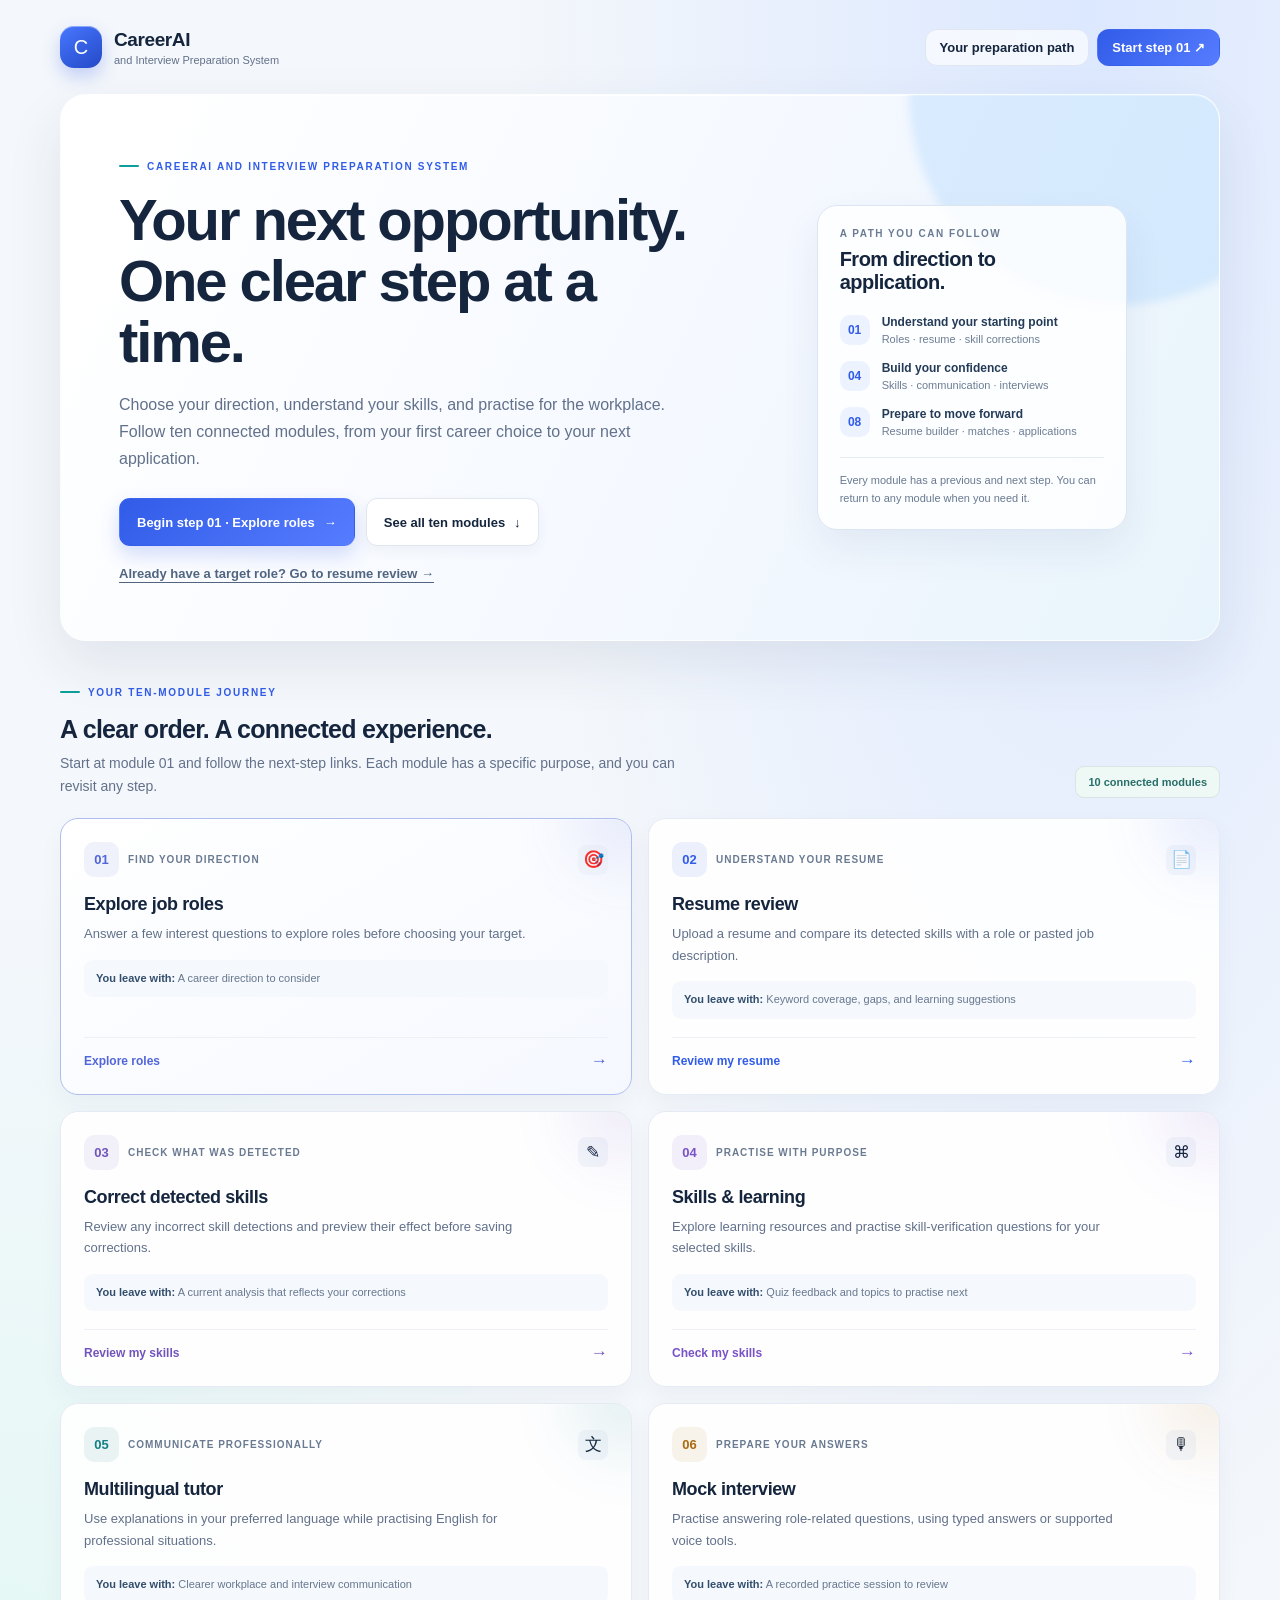
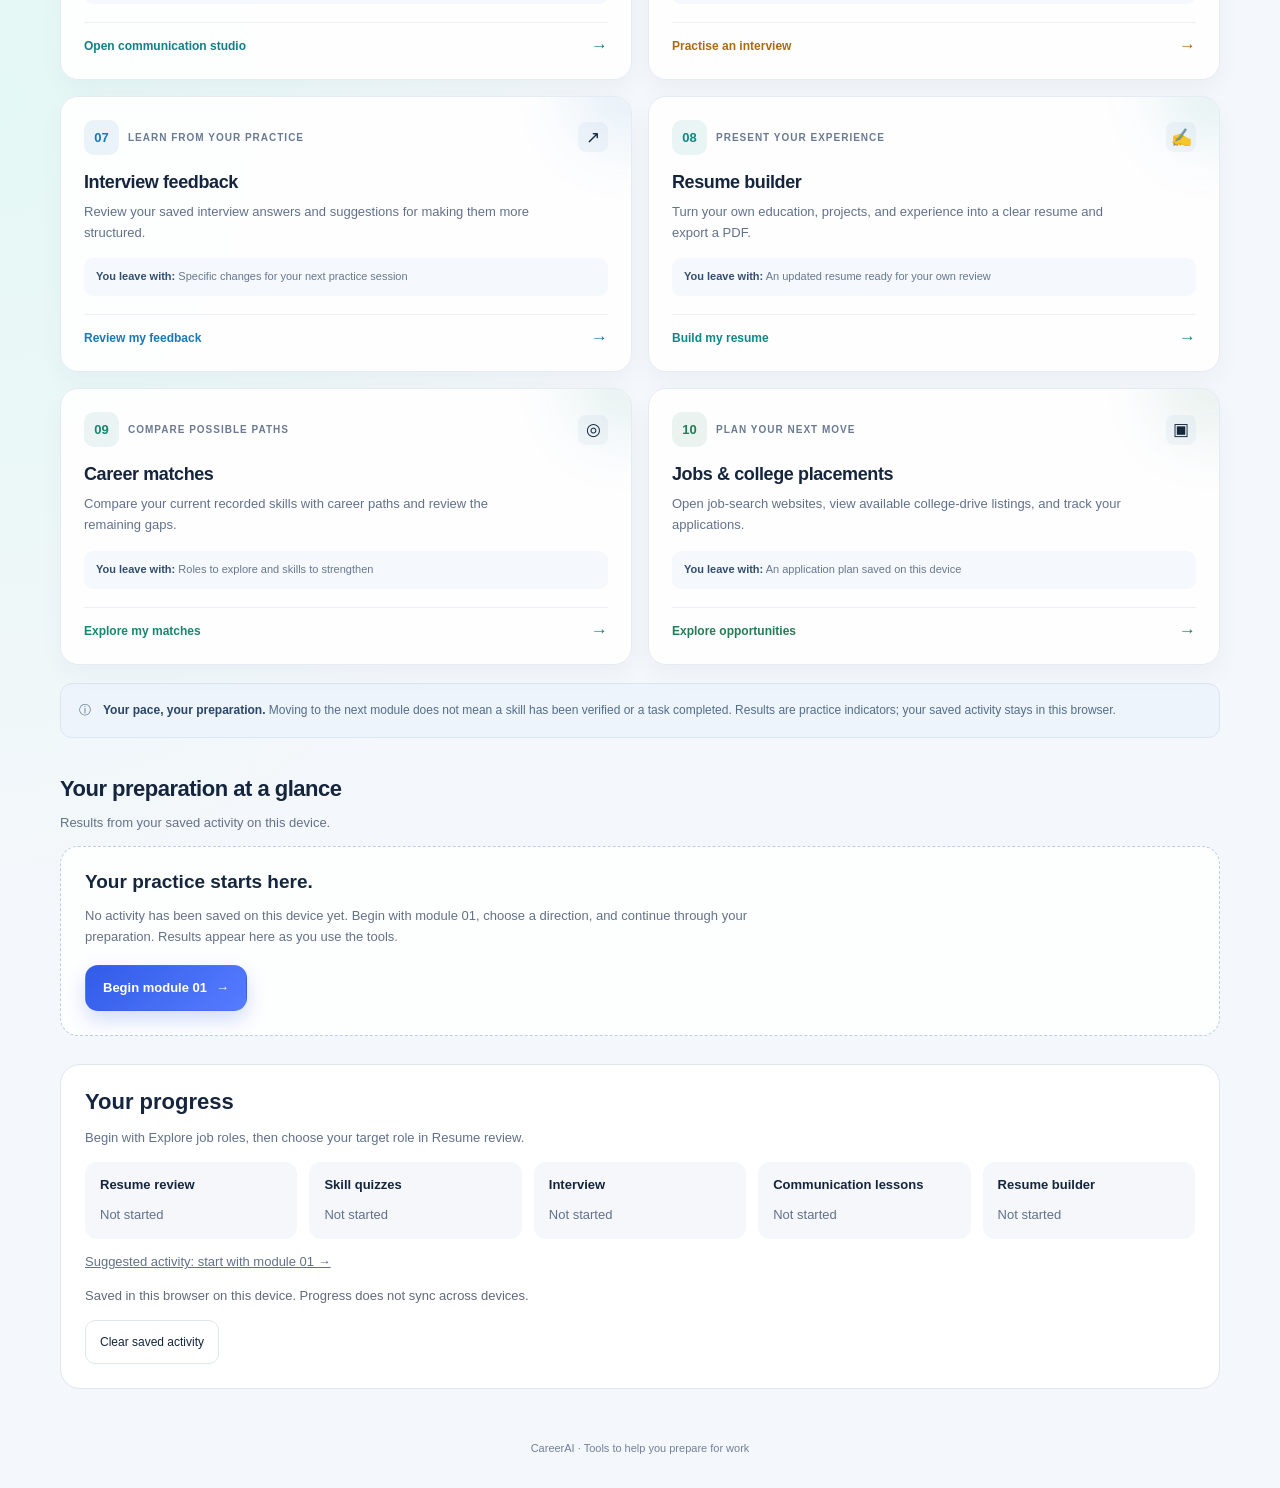
==== commit 680eaa9b: "Use CareerAI and Interview Preparation System title" ====
--- a/index.html
+++ b/index.html
@@ -6,7 +6,7 @@
 <meta charset="UTF-8">
 <meta name="viewport" content="width=device-width, initial-scale=1.0">
 <meta name="theme-color" content="#f4f7fb">
-<title>CareerAI | Your career workspace</title>
+<title>CareerAI and Interview Preparation System</title>
 <style>
 :root {
     color-scheme: light;
@@ -137,7 +137,7 @@
     <header class="topbar">
         <a class="brand" href="dashboard.html" aria-label="CareerAI home">
             <span class="brand-mark" aria-hidden="true">C</span>
-            <span><span class="brand-name">CareerAI</span><span class="brand-caption">A clearer route from skills to opportunity</span></span>
+            <span><span class="brand-name">CareerAI</span><span class="brand-caption">and Interview Preparation System</span></span>
         </a>
         <nav class="top-links" aria-label="Quick links">
             <a href="#tools-title">Your preparation path</a>
@@ -148,7 +148,7 @@
     <main id="mainContent">
         <section class="hero" aria-labelledby="welcome-title">
             <div class="hero-copy">
-                <div class="eyebrow">Career preparation, thoughtfully connected</div>
+                <div class="eyebrow">CareerAI and Interview Preparation System</div>
                 <h1 id="welcome-title">Your next opportunity.<br>One clear step at a time.</h1>
                 <p>Choose your direction, understand your skills, and practise for the workplace. Follow ten connected modules, from your first career choice to your next application.</p>
                 <div class="hero-actions" aria-label="Start your preparation">
--- a/career-ui.css
+++ b/career-ui.css
@@ -1,4 +1,5 @@
 /* Shared module design. Resume export content and the interview video retain their own layout. */
+.career-brand-copy{line-height:1.15}.career-brand-copy small{display:block;color:#5c7181;font-size:9px;font-weight:500;letter-spacing:0;margin-top:4px}
 :root{--career-ink:#183246;--career-muted:#5c7181;--career-teal:#126c70;--career-line:#dbe5e9;--career-bg:#f4f7f8;--career-soft:#e8f2f0}
 html{scroll-behavior:smooth;scroll-padding-top:22px}body.career-module{color-scheme:light;--bg:#f4f7f8;--panel:#fff;--line:#dbe5e9;--text:#183246;--muted:#5c7181;--accent:#126c70;--cyan:#126c70;--green:#23684e;margin:0;background:var(--career-bg);color:var(--career-ink);font:16px/1.65 'Segoe UI',Arial,sans-serif}
 .career-module *{box-sizing:border-box}.career-module [hidden],.career-module .hidden{display:none!important}.career-module a{color:#126c70}.career-module button,.career-module input,.career-module select,.career-module textarea{font-family:inherit}.career-module a:focus-visible,.career-module summary:focus-visible,.career-module button:focus-visible,.career-module input:focus-visible,.career-module select:focus-visible,.career-module textarea:focus-visible{outline:3px solid #149e97;outline-offset:4px}
